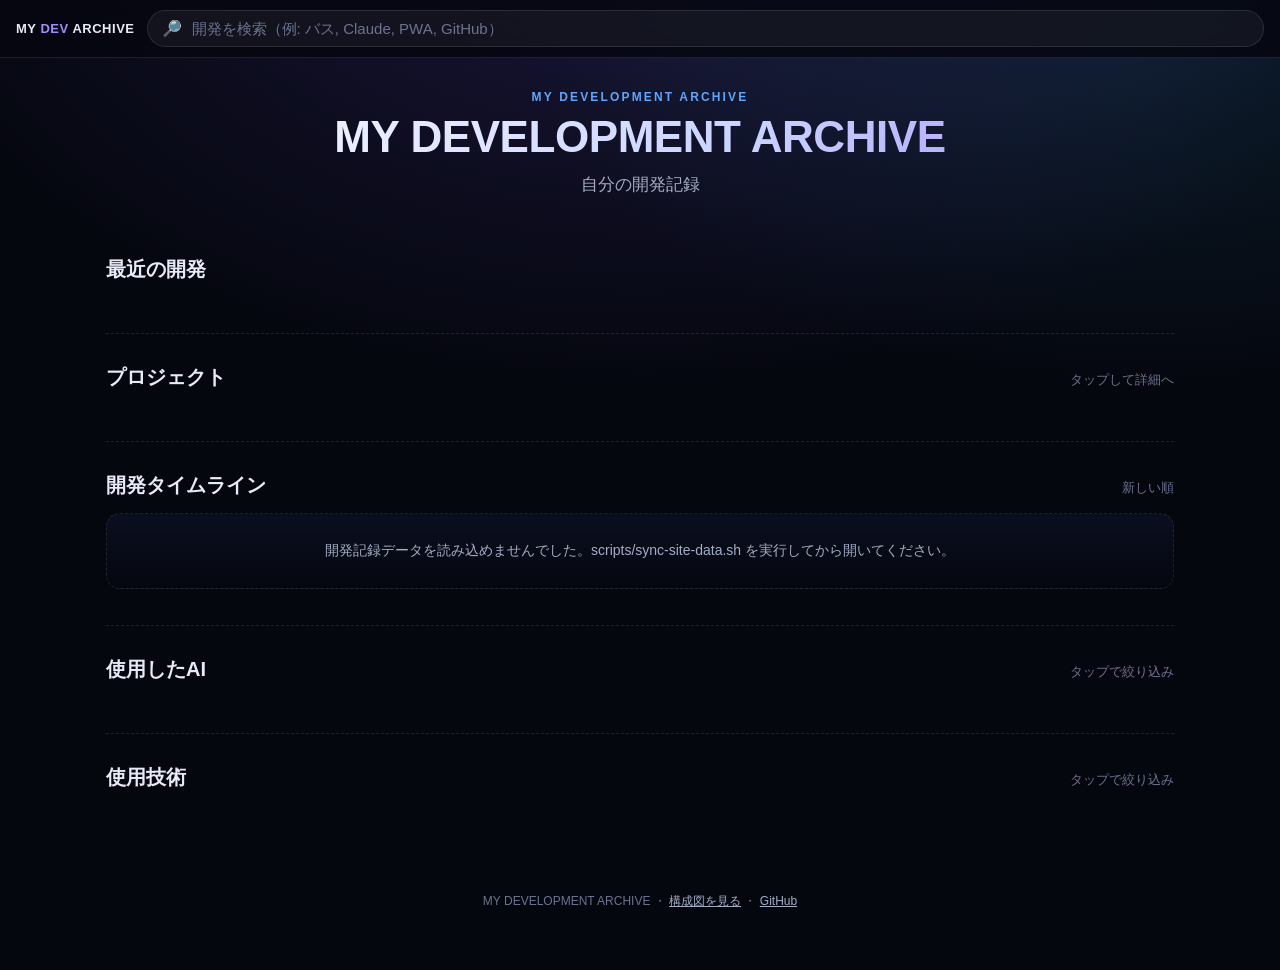
==== web/index.html @ 721bd034 "個人用開発記録アーカイブサイト「MY DEVELOPMENT ARCHIVE」を追加 これまでの開発を後からスマホで振り返れる、個人用の開発履歴データベース＋ 開発日記サイトを構築。  - web/i" ====
<!doctype html>
<html lang="ja">
<head>
<meta charset="utf-8">
<meta name="viewport" content="width=device-width,initial-scale=1,viewport-fit=cover">
<title>MY DEVELOPMENT ARCHIVE ― 自分の開発記録</title>
<meta name="description" content="Claude Code / ChatGPT / Codex / Gemini などを使って作ってきたWebサイト・アプリ・AIエージェントの開発記録アーカイブ。">
<meta name="theme-color" content="#05070f">
<link rel="stylesheet" href="assets/css/style.css">
</head>
<body>
  <header class="topbar">
    <a class="topbar-brand" href="index.html">MY <span>DEV</span> ARCHIVE</a>
    <label class="search-box">
      <span aria-hidden="true">🔎</span>
      <input id="searchInput" type="search" placeholder="開発を検索（例: バス, Claude, PWA, GitHub）" autocomplete="off">
    </label>
  </header>

  <div class="wrap">
    <section class="hero">
      <p class="hero-eyebrow">MY DEVELOPMENT ARCHIVE</p>
      <h1 class="hero-title">MY DEVELOPMENT ARCHIVE</h1>
      <p class="hero-subtitle">自分の開発記録</p>
      <div class="stats-row" id="statsRow"></div>
    </section>

    <div id="activeFilters" class="active-filters" style="margin-top:24px"></div>

    <section class="section" id="recent">
      <div class="section-head">
        <h2 class="section-title">最近の開発</h2>
      </div>
      <div class="card-grid" id="recentList"></div>
    </section>

    <hr class="section-divider">

    <section class="section" id="projects">
      <div class="section-head">
        <h2 class="section-title">プロジェクト</h2>
        <p class="section-hint">タップして詳細へ</p>
      </div>
      <div class="card-grid" id="projectList"></div>
    </section>

    <hr class="section-divider">

    <section class="section" id="timeline">
      <div class="section-head">
        <h2 class="section-title">開発タイムライン</h2>
        <p class="section-hint">新しい順</p>
      </div>
      <div id="timelineList"></div>
    </section>

    <hr class="section-divider">

    <section class="section" id="ai">
      <div class="section-head">
        <h2 class="section-title">使用したAI</h2>
        <p class="section-hint">タップで絞り込み</p>
      </div>
      <div class="chip-row" id="aiChips"></div>
    </section>

    <hr class="section-divider">

    <section class="section" id="tech">
      <div class="section-head">
        <h2 class="section-title">使用技術</h2>
        <p class="section-hint">タップで絞り込み</p>
      </div>
      <div class="chip-row" id="techChips"></div>
    </section>

    <footer class="site-footer">
      <p>MY DEVELOPMENT ARCHIVE ・ <a href="diagram.html">構成図を見る</a> ・ <a href="https://github.com/oosaka0123-sudo/ai-agent" target="_blank" rel="noopener">GitHub</a></p>
    </footer>
  </div>

  <script src="assets/js/data.js"></script>
  <script src="assets/js/render.js"></script>
  <script src="assets/js/app.js"></script>
</body>
</html>
---- web/assets/css/style.css ----
/* MY DEVELOPMENT ARCHIVE — 共通スタイル
   web/index.html, web/project.html, web/devlog.html で共通利用する。
   diagram.html と近いダークトーンの配色に揃えている。 */

:root {
  color-scheme: dark;

  --bg: #05070f;
  --bg-glow: radial-gradient(60% 50% at 50% -10%, rgba(124, 92, 255, .18), transparent),
             radial-gradient(50% 40% at 90% 0%, rgba(56, 189, 248, .12), transparent);
  --panel: linear-gradient(180deg, #0c1224, #070a14);
  --panel-soft: linear-gradient(180deg, #0a0f1f, #05070f);
  --border: rgba(255, 255, 255, .1);
  --border-strong: rgba(255, 255, 255, .18);
  --text: #e7ebf7;
  --text-dim: #a4adc4;
  --text-faint: #6b7391;

  --accent-purple: #a78bfa;
  --accent-blue: #60a5fa;
  --accent-green: #4ade80;
  --accent-orange: #fbbf24;
  --accent-pink: #f472b6;
  --accent-red: #f87171;

  --radius-lg: 20px;
  --radius-md: 14px;
  --radius-sm: 10px;
  --shadow-lg: 0 20px 60px rgba(0, 0, 0, .45);
  --shadow-sm: 0 8px 24px rgba(0, 0, 0, .35);
}

* { box-sizing: border-box; }

html, body {
  margin: 0;
  background: var(--bg);
  color: var(--text);
  font-family: -apple-system, BlinkMacSystemFont, "Segoe UI", "Hiragino Sans", "Noto Sans JP", sans-serif;
  -webkit-text-size-adjust: 100%;
}

body {
  min-height: 100vh;
  background-image: var(--bg-glow);
  background-repeat: no-repeat;
  padding-bottom: 48px;
}

a { color: inherit; }

img { max-width: 100%; }

.wrap {
  width: min(100%, 1100px);
  margin: 0 auto;
  padding: 0 16px;
}

/* ---------- 上部固定バー ---------- */

.topbar {
  position: sticky;
  top: 0;
  z-index: 20;
  display: flex;
  align-items: center;
  gap: 12px;
  padding: 10px 16px;
  background: rgba(5, 7, 15, .82);
  backdrop-filter: blur(10px);
  border-bottom: 1px solid var(--border);
}

.topbar-brand {
  flex: none;
  font-size: 13px;
  font-weight: 700;
  letter-spacing: .04em;
  text-decoration: none;
  color: var(--text);
  white-space: nowrap;
}

.topbar-brand span {
  color: var(--accent-purple);
}

.search-box {
  flex: 1;
  display: flex;
  align-items: center;
  gap: 8px;
  background: rgba(255, 255, 255, .05);
  border: 1px solid var(--border);
  border-radius: 999px;
  padding: 8px 14px;
  min-width: 0;
}

.search-box input {
  flex: 1;
  min-width: 0;
  background: none;
  border: none;
  outline: none;
  color: var(--text);
  font-size: 15px;
}

.search-box input::placeholder { color: var(--text-faint); }

/* ---------- ヒーロー ---------- */

.hero {
  padding: 32px 0 8px;
  text-align: center;
}

.hero-eyebrow {
  margin: 0 0 8px;
  font-size: 12px;
  letter-spacing: .18em;
  color: var(--accent-blue);
  font-weight: 700;
}

.hero-title {
  margin: 0;
  font-size: clamp(28px, 8vw, 44px);
  line-height: 1.15;
  font-weight: 800;
  letter-spacing: -0.01em;
  background: linear-gradient(120deg, #fff, #c9d3ff 60%, var(--accent-purple));
  -webkit-background-clip: text;
  background-clip: text;
  color: transparent;
}

.hero-subtitle {
  margin: 10px 0 0;
  font-size: 17px;
  color: var(--text-dim);
}

.stats-row {
  display: flex;
  justify-content: center;
  flex-wrap: wrap;
  gap: 10px;
  margin-top: 22px;
}

.stat-tile {
  background: var(--panel);
  border: 1px solid var(--border);
  border-radius: var(--radius-md);
  padding: 12px 18px;
  min-width: 108px;
}

.stat-tile .num {
  display: block;
  font-size: 24px;
  font-weight: 800;
  color: var(--text);
}

.stat-tile .label {
  display: block;
  margin-top: 2px;
  font-size: 12px;
  color: var(--text-dim);
}

/* ---------- セクション共通 ---------- */

.section {
  padding: 30px 0 6px;
}

.section-head {
  display: flex;
  align-items: baseline;
  justify-content: space-between;
  gap: 8px;
  margin-bottom: 14px;
}

.section-title {
  margin: 0;
  font-size: 20px;
  font-weight: 800;
}

.section-hint {
  margin: 0;
  font-size: 13px;
  color: var(--text-faint);
}

.section-divider {
  border: none;
  border-top: 1px dashed var(--border);
  margin: 30px 0 0;
}

.active-filters {
  display: flex;
  flex-wrap: wrap;
  gap: 8px;
  margin-bottom: 14px;
}

.active-filters:empty { display: none; }

.filter-pill {
  display: inline-flex;
  align-items: center;
  gap: 6px;
  background: rgba(167, 139, 250, .16);
  border: 1px solid rgba(167, 139, 250, .4);
  color: #ddd6ff;
  border-radius: 999px;
  padding: 5px 10px 5px 12px;
  font-size: 12px;
}

.filter-pill button {
  background: none;
  border: none;
  color: inherit;
  font-size: 14px;
  line-height: 1;
  cursor: pointer;
  padding: 0;
}

.empty-state {
  padding: 28px 16px;
  text-align: center;
  color: var(--text-dim);
  background: var(--panel-soft);
  border: 1px dashed var(--border);
  border-radius: var(--radius-md);
  font-size: 14px;
}

/* ---------- カードグリッド（プロジェクト・最近の開発） ---------- */

.card-grid {
  display: grid;
  grid-template-columns: repeat(auto-fill, minmax(220px, 1fr));
  gap: 12px;
}

.card {
  display: flex;
  flex-direction: column;
  gap: 8px;
  background: var(--panel);
  border: 1px solid var(--border);
  border-radius: var(--radius-lg);
  padding: 16px;
  text-decoration: none;
  color: var(--text);
  box-shadow: var(--shadow-sm);
  transition: transform .15s ease, border-color .15s ease;
}

.card:hover, .card:focus-visible {
  border-color: var(--border-strong);
  transform: translateY(-2px);
}

.card-emoji { font-size: 26px; }

.card-title {
  margin: 0;
  font-size: 16px;
  font-weight: 700;
}

.card-sub {
  margin: 0;
  font-size: 13px;
  color: var(--text-dim);
  line-height: 1.5;
  overflow: hidden;
  display: -webkit-box;
  -webkit-line-clamp: 3;
  -webkit-box-orient: vertical;
}

.card-meta {
  margin-top: auto;
  display: flex;
  flex-wrap: wrap;
  gap: 6px;
  padding-top: 6px;
}

.badge {
  display: inline-block;
  font-size: 11px;
  padding: 3px 9px;
  border-radius: 999px;
  border: 1px solid var(--border);
  color: var(--text-dim);
  white-space: nowrap;
}

.badge.status-進行中 { color: #bbf7d0; border-color: rgba(74, 222, 128, .4); background: rgba(74, 222, 128, .1); }
.badge.status-完了 { color: #bfdbfe; border-color: rgba(96, 165, 250, .4); background: rgba(96, 165, 250, .1); }
.badge.status-休止 { color: #fde68a; border-color: rgba(251, 191, 36, .4); background: rgba(251, 191, 36, .08); }
.badge.status-実験中 { color: #fbcfe8; border-color: rgba(244, 114, 182, .4); background: rgba(244, 114, 182, .08); }
.badge.status-情報未入力 { color: var(--text-faint); border-style: dashed; }

/* ---------- タイムライン ---------- */

.timeline-date-group + .timeline-date-group { margin-top: 22px; }

.timeline-date {
  margin: 0 0 10px;
  font-size: 13px;
  font-weight: 700;
  color: var(--accent-blue);
  letter-spacing: .02em;
}

.timeline-cards {
  display: flex;
  flex-direction: column;
  gap: 10px;
}

.timeline-card {
  display: block;
  background: var(--panel);
  border: 1px solid var(--border);
  border-left: 3px solid var(--accent-purple);
  border-radius: var(--radius-md);
  padding: 14px 16px;
  text-decoration: none;
  color: var(--text);
  box-shadow: var(--shadow-sm);
}

.timeline-card:hover, .timeline-card:focus-visible {
  border-left-color: var(--accent-blue);
}

.timeline-card-title {
  margin: 0 0 4px;
  font-size: 15px;
  font-weight: 700;
}

.timeline-card-desc {
  margin: 0;
  font-size: 13px;
  color: var(--text-dim);
  line-height: 1.5;
}

.timeline-card-meta {
  display: flex;
  flex-wrap: wrap;
  gap: 6px;
  margin-top: 10px;
}

/* ---------- チップ（AI・技術タグ） ---------- */

.chip-row {
  display: flex;
  flex-wrap: wrap;
  gap: 8px;
}

.chip {
  display: inline-flex;
  align-items: center;
  gap: 6px;
  background: rgba(255, 255, 255, .05);
  border: 1px solid var(--border);
  border-radius: 999px;
  padding: 7px 14px;
  font-size: 13px;
  color: var(--text-dim);
  cursor: pointer;
}

.chip .count {
  font-size: 11px;
  color: var(--text-faint);
}

.chip:hover { border-color: var(--border-strong); color: var(--text); }

.chip.is-active {
  background: rgba(167, 139, 250, .18);
  border-color: var(--accent-purple);
  color: #ede9fe;
}

/* ---------- 詳細ページ ---------- */

.detail-header {
  padding: 26px 0 4px;
}

.detail-back {
  display: inline-block;
  font-size: 13px;
  color: var(--accent-blue);
  text-decoration: none;
  margin-bottom: 14px;
}

.detail-back:hover { text-decoration: underline; }

.detail-eyebrow {
  font-size: 13px;
  color: var(--text-dim);
  margin: 0 0 6px;
}

.detail-title {
  margin: 0 0 10px;
  font-size: clamp(22px, 6vw, 30px);
  font-weight: 800;
  line-height: 1.3;
}

.detail-badges {
  display: flex;
  flex-wrap: wrap;
  gap: 8px;
  margin-bottom: 4px;
}

.detail-panel {
  background: var(--panel);
  border: 1px solid var(--border);
  border-radius: var(--radius-lg);
  padding: 18px;
  margin-top: 16px;
  box-shadow: var(--shadow-sm);
}

.detail-panel h2 {
  margin: 0 0 10px;
  font-size: 15px;
  font-weight: 700;
  color: var(--accent-purple);
}

.detail-panel p, .detail-panel li {
  font-size: 14.5px;
  line-height: 1.7;
  color: var(--text);
}

.detail-panel ul {
  margin: 0;
  padding-left: 1.2em;
}

.detail-field + .detail-field {
  margin-top: 18px;
  padding-top: 18px;
  border-top: 1px dashed var(--border);
}

.link-list {
  list-style: none;
  margin: 0;
  padding: 0;
  display: flex;
  flex-direction: column;
  gap: 8px;
}

.link-list a {
  display: block;
  font-size: 14px;
  color: var(--accent-blue);
  text-decoration: none;
  word-break: break-all;
}

.link-list a:hover { text-decoration: underline; }

.shot-grid {
  display: grid;
  grid-template-columns: repeat(auto-fill, minmax(140px, 1fr));
  gap: 10px;
}

.shot-grid img {
  width: 100%;
  height: 140px;
  object-fit: cover;
  border-radius: var(--radius-sm);
  border: 1px solid var(--border);
  cursor: zoom-in;
  display: block;
}

.related-devlog-list {
  display: flex;
  flex-direction: column;
  gap: 10px;
}

/* ---------- ライトボックス ---------- */

.lightbox-overlay {
  position: fixed;
  inset: 0;
  background: rgba(2, 3, 8, .92);
  display: flex;
  align-items: center;
  justify-content: center;
  padding: 24px;
  z-index: 100;
  opacity: 0;
  pointer-events: none;
  transition: opacity .15s ease;
}

.lightbox-overlay.is-open {
  opacity: 1;
  pointer-events: auto;
}

.lightbox-overlay img {
  max-width: 100%;
  max-height: 100%;
  border-radius: var(--radius-md);
  box-shadow: var(--shadow-lg);
}

/* ---------- フッター ---------- */

.site-footer {
  margin-top: 50px;
  padding: 20px 16px 0;
  text-align: center;
  font-size: 12px;
  color: var(--text-faint);
}

.site-footer a { color: var(--text-dim); text-decoration: underline; }

@media (min-width: 720px) {
  .stat-tile { min-width: 130px; }
}
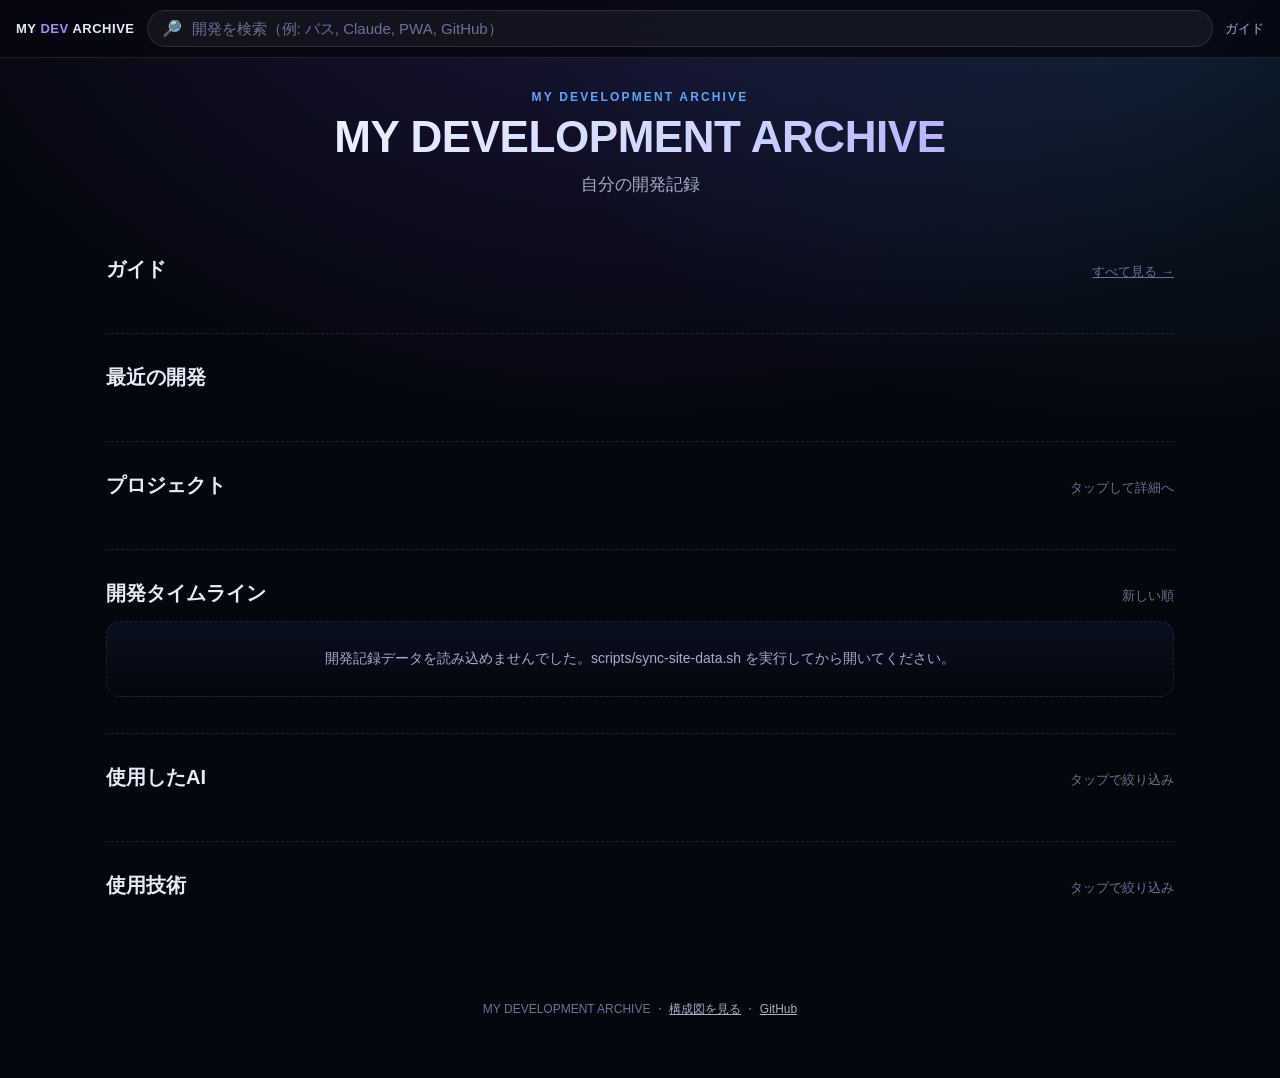
==== commit 44c87648: "複数AI比較ガイド機能を追加（スマホだけでホームページを作る、が第1テーマ） 「3つのAIに同じサイトを別々に作らせる」のではなく、共通のサイトUI・データ構造の 上で、同じテーマについてClaude" ====
--- a/web/index.html
+++ b/web/index.html
@@ -15,6 +15,9 @@
       <span aria-hidden="true">🔎</span>
       <input id="searchInput" type="search" placeholder="開発を検索（例: バス, Claude, PWA, GitHub）" autocomplete="off">
     </label>
+    <nav class="topbar-nav">
+      <a href="guides/index.html">ガイド</a>
+    </nav>
   </header>
 
   <div class="wrap">
@@ -24,6 +27,16 @@
       <p class="hero-subtitle">自分の開発記録</p>
       <div class="stats-row" id="statsRow"></div>
     </section>
+
+    <section class="section" id="guides">
+      <div class="section-head">
+        <h2 class="section-title">ガイド</h2>
+        <p class="section-hint"><a href="guides/index.html">すべて見る →</a></p>
+      </div>
+      <div class="theme-card-list" id="guidesPreview"></div>
+    </section>
+
+    <hr class="section-divider">
 
     <div id="activeFilters" class="active-filters" style="margin-top:24px"></div>
 
@@ -81,6 +94,7 @@
 
   <script src="assets/js/data.js"></script>
   <script src="assets/js/render.js"></script>
+  <script src="assets/js/guides-data.js"></script>
   <script src="assets/js/app.js"></script>
 </body>
 </html>
--- a/web/assets/css/style.css
+++ b/web/assets/css/style.css
@@ -557,3 +557,141 @@
 @media (min-width: 720px) {
   .stat-tile { min-width: 130px; }
 }
+
+/* ---------- ガイド（複数AI比較） ---------- */
+
+.topbar-nav {
+  display: flex;
+  gap: 10px;
+  margin-left: auto;
+  font-size: 13px;
+}
+
+.topbar-nav a {
+  text-decoration: none;
+  color: var(--text-dim);
+  white-space: nowrap;
+}
+
+.topbar-nav a:hover, .topbar-nav a:focus-visible {
+  color: var(--text);
+}
+
+.theme-card-list {
+  display: grid;
+  grid-template-columns: repeat(auto-fill, minmax(240px, 1fr));
+  gap: 14px;
+}
+
+.theme-card {
+  display: flex;
+  flex-direction: column;
+  gap: 10px;
+  text-decoration: none;
+  color: var(--text);
+  background: linear-gradient(160deg, rgba(167, 139, 250, .16), rgba(96, 165, 250, .06) 60%, transparent), var(--panel);
+  border: 1px solid var(--border);
+  border-radius: var(--radius-lg);
+  padding: 22px 20px;
+  box-shadow: var(--shadow-lg);
+  transition: transform .15s ease, border-color .15s ease;
+}
+
+.theme-card:hover, .theme-card:focus-visible {
+  border-color: var(--accent-purple);
+  transform: translateY(-2px);
+}
+
+.theme-card-emoji { font-size: 34px; }
+
+.theme-card-title {
+  margin: 0;
+  font-size: 19px;
+  font-weight: 800;
+}
+
+.theme-card-desc {
+  margin: 0;
+  font-size: 13.5px;
+  line-height: 1.6;
+  color: var(--text-dim);
+}
+
+.ai-choice-grid {
+  display: grid;
+  grid-template-columns: repeat(auto-fill, minmax(200px, 1fr));
+  gap: 12px;
+}
+
+.ai-choice-card {
+  display: flex;
+  flex-direction: column;
+  align-items: center;
+  gap: 8px;
+  text-align: center;
+  text-decoration: none;
+  color: var(--text);
+  background: var(--panel);
+  border: 1px solid var(--border);
+  border-radius: var(--radius-lg);
+  padding: 26px 16px;
+  box-shadow: var(--shadow-sm);
+  transition: transform .15s ease, border-color .15s ease;
+}
+
+.ai-choice-card:hover, .ai-choice-card:focus-visible {
+  border-color: var(--accent-blue);
+  transform: translateY(-2px);
+}
+
+.ai-choice-emoji { font-size: 30px; }
+
+.ai-choice-label {
+  margin: 0;
+  font-size: 15px;
+  font-weight: 700;
+}
+
+.badge.guide-status-not-started { color: var(--text-faint); border-style: dashed; }
+.badge.guide-status-in-progress { color: #fde68a; border-color: rgba(251, 191, 36, .4); background: rgba(251, 191, 36, .08); }
+.badge.guide-status-published { color: #bbf7d0; border-color: rgba(74, 222, 128, .4); background: rgba(74, 222, 128, .1); }
+
+.markdown-body h2 {
+  font-size: 16px;
+  font-weight: 800;
+  color: var(--text);
+  margin: 22px 0 8px;
+}
+
+.markdown-body h2:first-child { margin-top: 0; }
+
+.markdown-body h3 {
+  font-size: 14.5px;
+  font-weight: 700;
+  color: var(--accent-blue);
+  margin: 16px 0 6px;
+}
+
+.markdown-body p {
+  margin: 0 0 10px;
+  font-size: 14.5px;
+  line-height: 1.75;
+  color: var(--text);
+}
+
+.markdown-body ul {
+  margin: 0 0 10px;
+  padding-left: 1.3em;
+}
+
+.markdown-body li {
+  font-size: 14.5px;
+  line-height: 1.7;
+}
+
+.markdown-body code {
+  background: rgba(255, 255, 255, .08);
+  border-radius: 4px;
+  padding: 1px 6px;
+  font-size: 13px;
+}
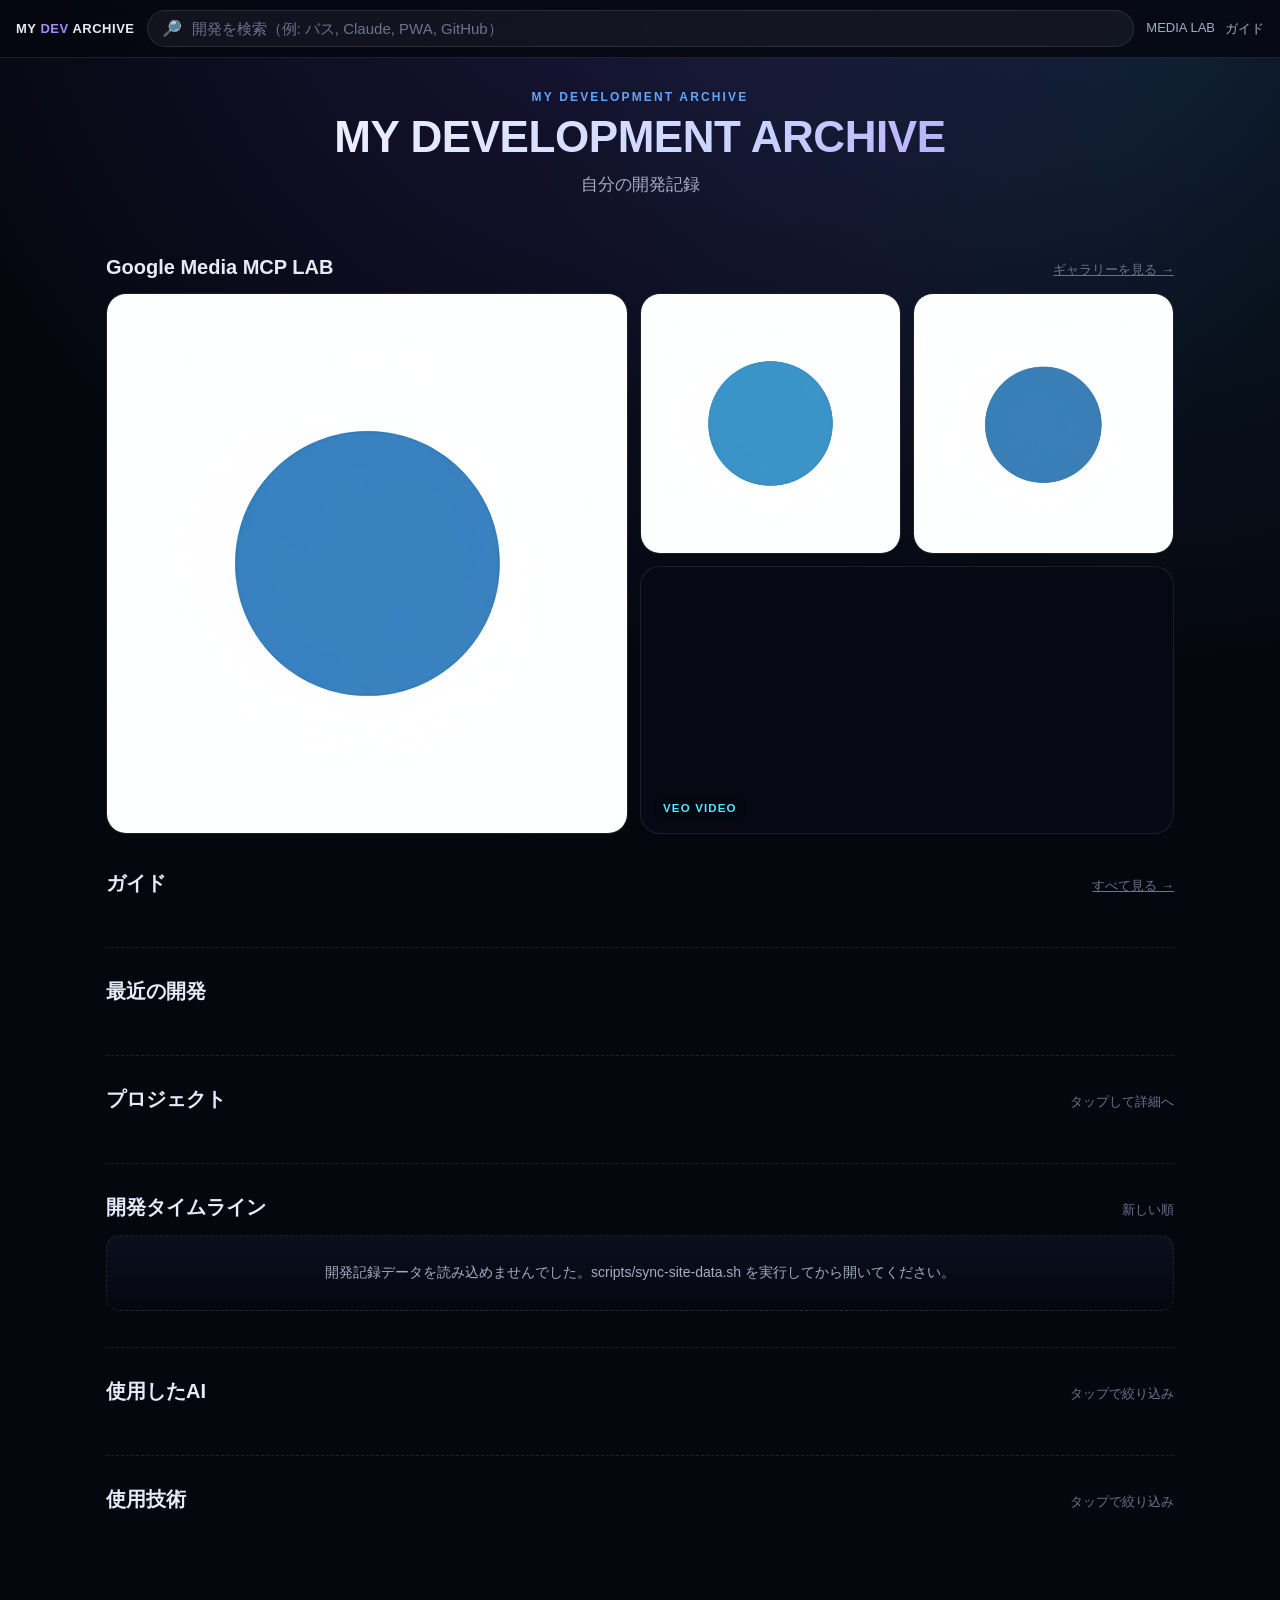
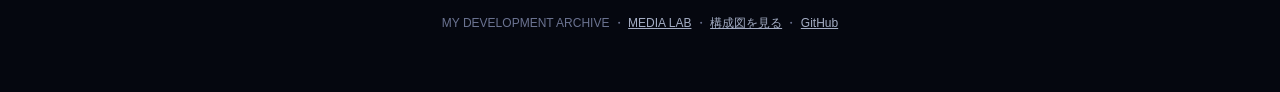
==== commit 22a793de: "feat: feature media lab on archive home" ====
--- a/web/index.html
+++ b/web/index.html
@@ -7,15 +7,19 @@
 <meta name="description" content="Claude Code / ChatGPT / Codex / Gemini などを使って作ってきたWebサイト・アプリ・AIエージェントの開発記録アーカイブ。">
 <meta name="theme-color" content="#05070f">
 <link rel="stylesheet" href="assets/css/style.css">
+<style>
+.media-preview-grid{display:grid;grid-template-columns:2fr 1fr 1fr;gap:12px}.media-preview-card{position:relative;display:block;overflow:hidden;min-height:180px;border-radius:20px;border:1px solid rgba(255,255,255,.09);background:#060914}.media-preview-card img,.media-preview-card video{width:100%;height:100%;object-fit:cover;display:block}.media-preview-wide{grid-row:span 2;min-height:372px}.media-preview-video{grid-column:span 2}.media-preview-video span{position:absolute;left:12px;bottom:12px;padding:7px 10px;border-radius:999px;background:rgba(3,7,16,.72);backdrop-filter:blur(10px);font-size:.72rem;font-weight:800;letter-spacing:.1em;color:#55e6ff}@media(max-width:760px){.media-preview-grid{grid-template-columns:1fr 1fr}.media-preview-wide{grid-column:1/-1;grid-row:auto;min-height:260px}.media-preview-video{grid-column:1/-1;min-height:220px}}
+</style>
 </head>
 <body>
   <header class="topbar">
     <a class="topbar-brand" href="index.html">MY <span>DEV</span> ARCHIVE</a>
     <label class="search-box">
       <span aria-hidden="true">🔎</span>
-      <input id="searchInput" type="search" placeholder="開発を検索（例: バス, Claude, PWA, GitHub）" autocomplete="off">
+      <input id="searchInput" type="search" placeholder="開発を検索（例: バス, Claude, PWA, GitHub）" aria-label="開発を検索" autocomplete="off">
     </label>
     <nav class="topbar-nav">
+      <a href="media-lab.html">MEDIA LAB</a>
       <a href="guides/index.html">ガイド</a>
     </nav>
   </header>
@@ -26,6 +30,19 @@
       <h1 class="hero-title">MY DEVELOPMENT ARCHIVE</h1>
       <p class="hero-subtitle">自分の開発記録</p>
       <div class="stats-row" id="statsRow"></div>
+    </section>
+
+    <section class="section" id="media-lab">
+      <div class="section-head">
+        <h2 class="section-title">Google Media MCP LAB</h2>
+        <p class="section-hint"><a href="media-lab.html">ギャラリーを見る →</a></p>
+      </div>
+      <div class="media-preview-grid">
+        <a class="media-preview-card media-preview-wide" href="media-lab.html"><img src="assets/google-media-acceptance/image-01.png" alt="Google Media MCP generated image"></a>
+        <a class="media-preview-card" href="media-lab.html"><img src="assets/google-media-acceptance/image-02.png" alt="Google Media MCP generated image"></a>
+        <a class="media-preview-card" href="media-lab.html"><img src="assets/google-media-acceptance/image-03.png" alt="Google Media MCP generated image"></a>
+        <a class="media-preview-card media-preview-video" href="media-lab.html"><video src="assets/google-media-acceptance/video-04.mp4" muted autoplay loop playsinline preload="metadata"></video><span>VEO VIDEO</span></a>
+      </div>
     </section>
 
     <section class="section" id="guides">
@@ -88,7 +105,7 @@
     </section>
 
     <footer class="site-footer">
-      <p>MY DEVELOPMENT ARCHIVE ・ <a href="diagram.html">構成図を見る</a> ・ <a href="https://github.com/oosaka0123-sudo/ai-agent" target="_blank" rel="noopener">GitHub</a></p>
+      <p>MY DEVELOPMENT ARCHIVE ・ <a href="media-lab.html">MEDIA LAB</a> ・ <a href="diagram.html">構成図を見る</a> ・ <a href="https://github.com/oosaka0123-sudo/ai-agent" target="_blank" rel="noopener">GitHub</a></p>
     </footer>
   </div>
 
--- a/web/assets/css/style.css
+++ b/web/assets/css/style.css
@@ -250,7 +250,7 @@
 
 .card-grid {
   display: grid;
-  grid-template-columns: repeat(auto-fill, minmax(220px, 1fr));
+  grid-template-columns: repeat(auto-fit, minmax(220px, 1fr));
   gap: 12px;
 }
 
@@ -494,7 +494,7 @@
 
 .shot-grid {
   display: grid;
-  grid-template-columns: repeat(auto-fill, minmax(140px, 1fr));
+  grid-template-columns: repeat(auto-fit, minmax(140px, 1fr));
   gap: 10px;
 }
 
@@ -579,7 +579,7 @@
 
 .theme-card-list {
   display: grid;
-  grid-template-columns: repeat(auto-fill, minmax(240px, 1fr));
+  grid-template-columns: repeat(auto-fit, minmax(240px, 1fr));
   gap: 14px;
 }
 
@@ -619,7 +619,7 @@
 
 .ai-choice-grid {
   display: grid;
-  grid-template-columns: repeat(auto-fill, minmax(200px, 1fr));
+  grid-template-columns: repeat(auto-fit, minmax(200px, 1fr));
   gap: 12px;
 }
 
@@ -654,7 +654,7 @@
 
 .badge.guide-status-not-started { color: var(--text-faint); border-style: dashed; }
 .badge.guide-status-in-progress { color: #fde68a; border-color: rgba(251, 191, 36, .4); background: rgba(251, 191, 36, .08); }
-.badge.guide-status-published { color: #bbf7d0; border-color: rgba(74, 222, 128, .4); background: rgba(74, 222, 128, .1); }
+.badge.guide-status-published, .badge.guide-status-completed { color: #bbf7d0; border-color: rgba(74, 222, 128, .4); background: rgba(74, 222, 128, .1); }
 
 .markdown-body h2 {
   font-size: 16px;
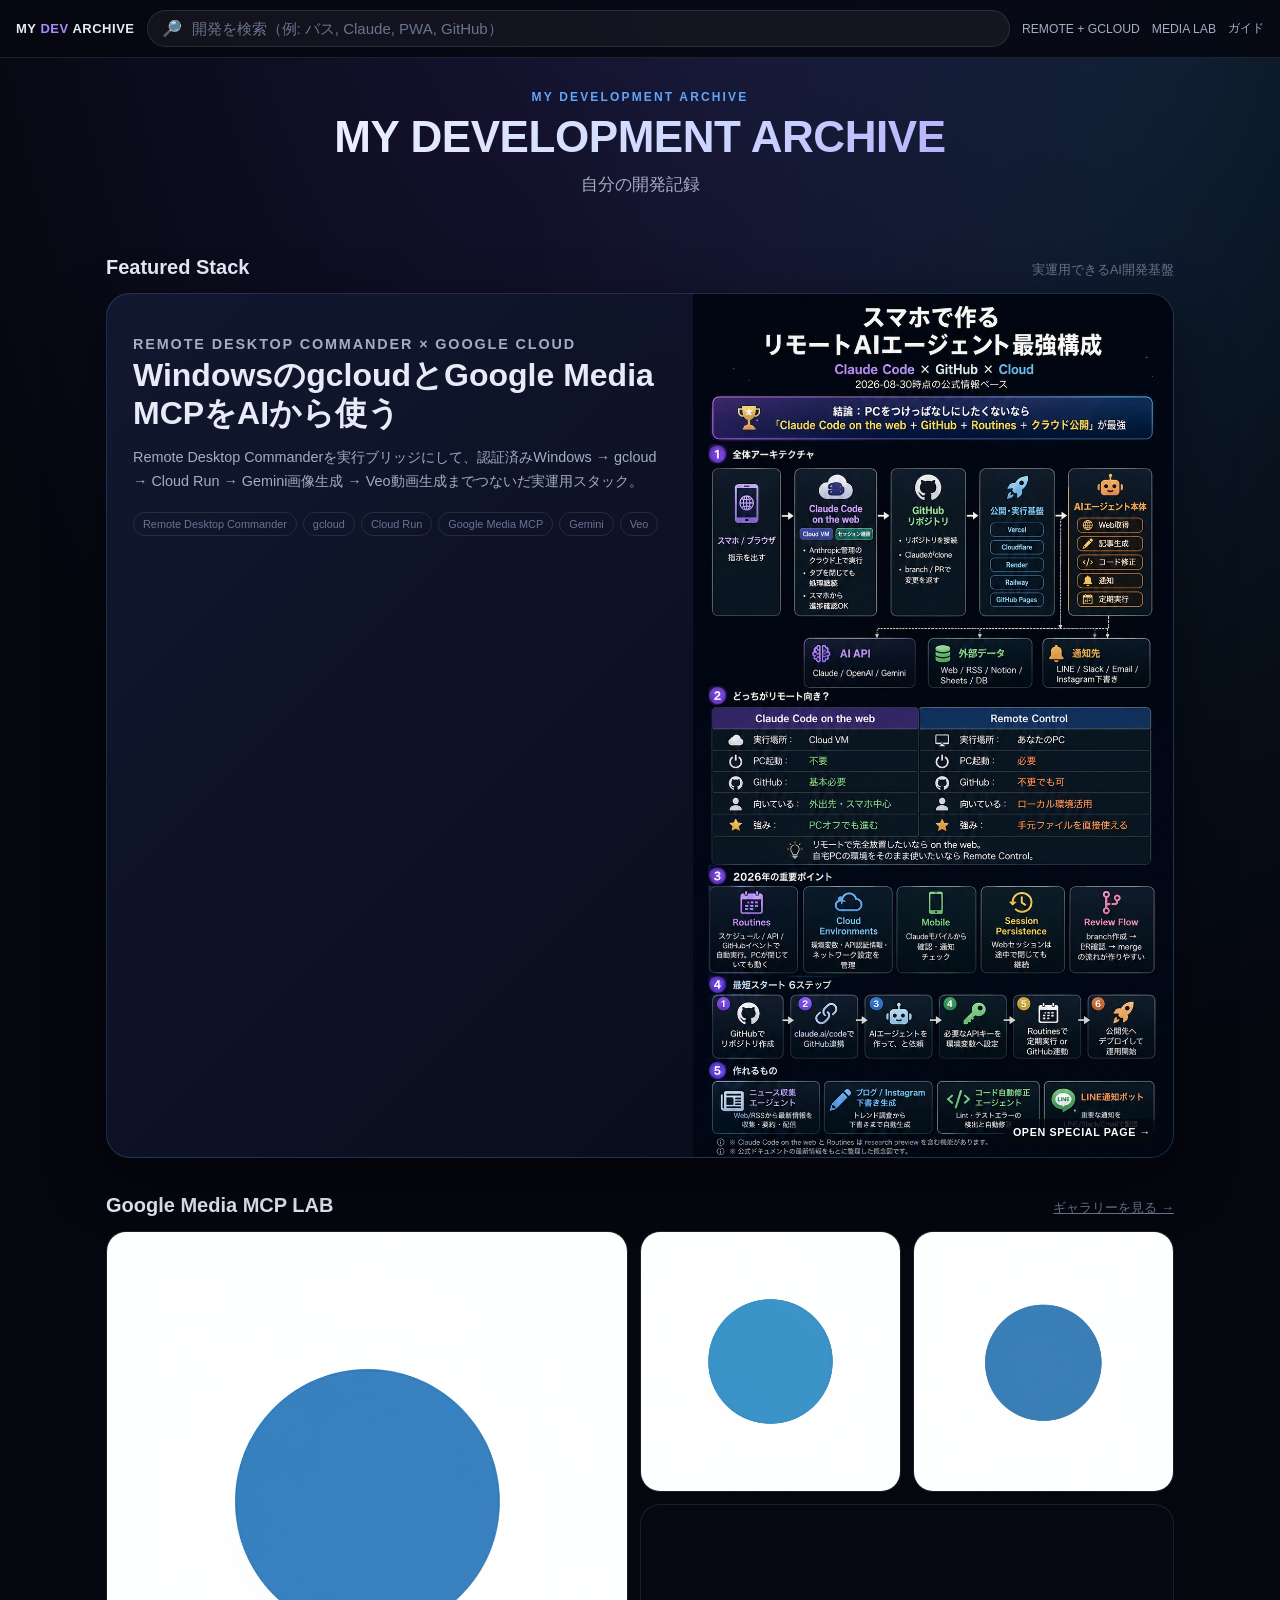
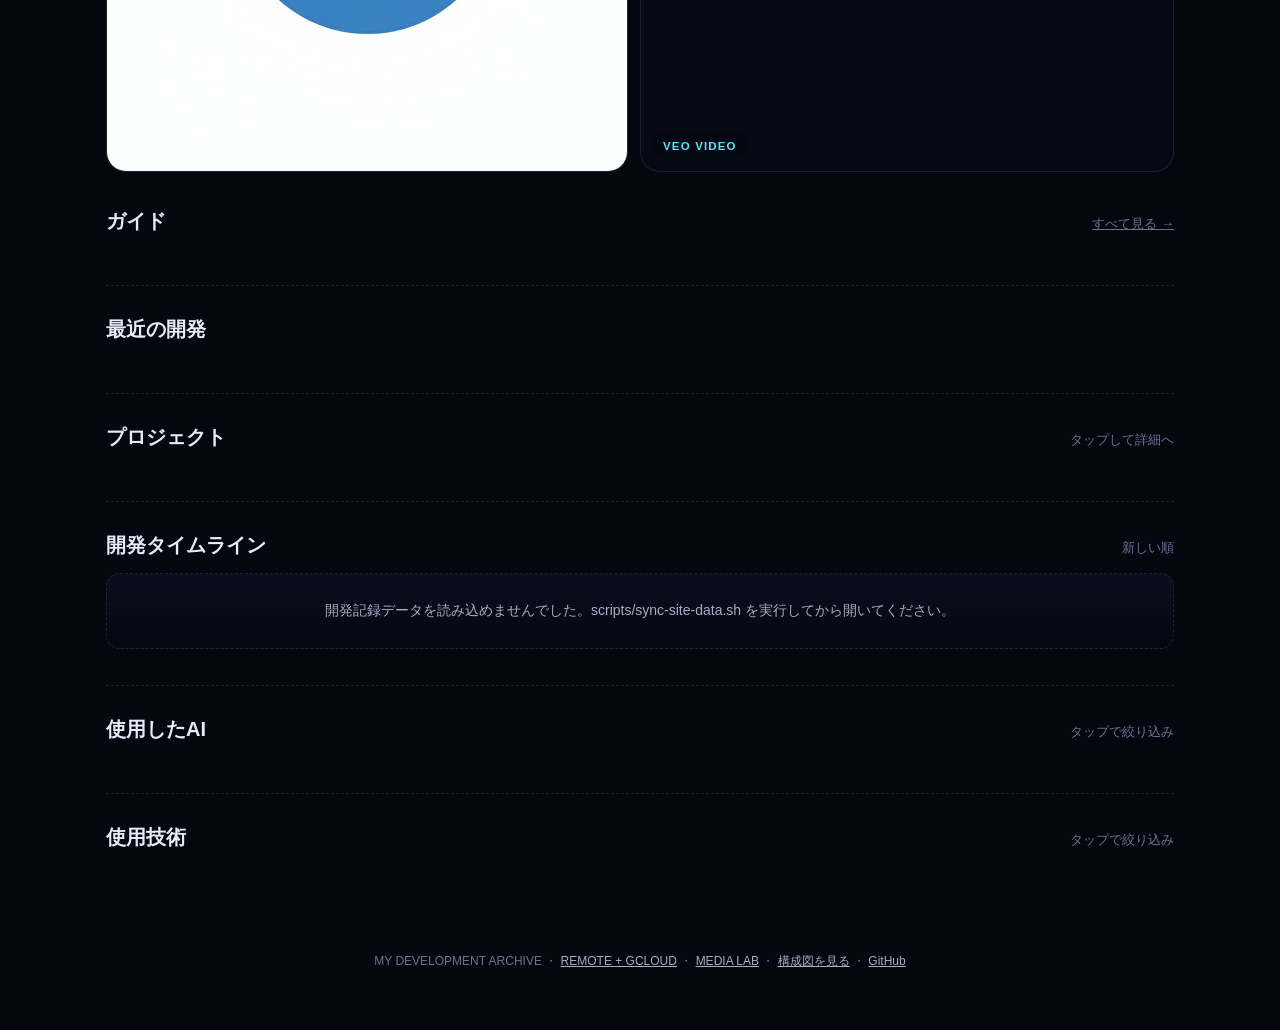
==== commit dba8f5be: "feat: surface remote gcloud stack on homepage" ====
--- a/web/index.html
+++ b/web/index.html
@@ -8,7 +8,7 @@
 <meta name="theme-color" content="#05070f">
 <link rel="stylesheet" href="assets/css/style.css">
 <style>
-.media-preview-grid{display:grid;grid-template-columns:2fr 1fr 1fr;gap:12px}.media-preview-card{position:relative;display:block;overflow:hidden;min-height:180px;border-radius:20px;border:1px solid rgba(255,255,255,.09);background:#060914}.media-preview-card img,.media-preview-card video{width:100%;height:100%;object-fit:cover;display:block}.media-preview-wide{grid-row:span 2;min-height:372px}.media-preview-video{grid-column:span 2}.media-preview-video span{position:absolute;left:12px;bottom:12px;padding:7px 10px;border-radius:999px;background:rgba(3,7,16,.72);backdrop-filter:blur(10px);font-size:.72rem;font-weight:800;letter-spacing:.1em;color:#55e6ff}@media(max-width:760px){.media-preview-grid{grid-template-columns:1fr 1fr}.media-preview-wide{grid-column:1/-1;grid-row:auto;min-height:260px}.media-preview-video{grid-column:1/-1;min-height:220px}}
+.media-preview-grid{display:grid;grid-template-columns:2fr 1fr 1fr;gap:12px}.media-preview-card{position:relative;display:block;overflow:hidden;min-height:180px;border-radius:20px;border:1px solid rgba(255,255,255,.09);background:#060914}.media-preview-card img,.media-preview-card video{width:100%;height:100%;object-fit:cover;display:block}.media-preview-wide{grid-row:span 2;min-height:372px}.media-preview-video{grid-column:span 2}.media-preview-video span{position:absolute;left:12px;bottom:12px;padding:7px 10px;border-radius:999px;background:rgba(3,7,16,.72);backdrop-filter:blur(10px);font-size:.72rem;font-weight:800;letter-spacing:.1em;color:#55e6ff}.stack-feature{position:relative;display:grid;grid-template-columns:1.1fr .9fr;gap:0;overflow:hidden;border:1px solid rgba(96,165,250,.22);border-radius:24px;background:linear-gradient(135deg,rgba(17,24,48,.98),rgba(8,10,23,.98));box-shadow:var(--shadow-lg);text-decoration:none}.stack-feature-copy{padding:26px}.stack-feature-kicker{margin:0 0 8px;color:#55e6ff;font-size:.7rem;font-weight:800;letter-spacing:.13em}.stack-feature h3{margin:0;font-size:clamp(1.35rem,3vw,2rem);line-height:1.2}.stack-feature p{margin:12px 0 0;color:var(--text-dim);font-size:.9rem;line-height:1.7}.stack-feature-tags{display:flex;flex-wrap:wrap;gap:6px;margin-top:18px}.stack-feature-tags span{padding:5px 9px;border:1px solid var(--border);border-radius:999px;color:var(--text-faint);font-size:.68rem}.stack-feature-media{position:relative;min-height:260px}.stack-feature-media img{display:block;width:100%;height:100%;object-fit:cover}.stack-feature-media:after{content:"OPEN SPECIAL PAGE →";position:absolute;right:12px;bottom:12px;padding:7px 10px;border-radius:999px;background:rgba(3,7,16,.78);font-size:.67rem;font-weight:800;letter-spacing:.06em;color:#fff}.topbar-nav{display:flex;gap:12px;align-items:center}.topbar-nav a{font-size:.76rem;color:var(--text-dim);text-decoration:none;white-space:nowrap}@media(max-width:760px){.media-preview-grid{grid-template-columns:1fr 1fr}.media-preview-wide{grid-column:1/-1;grid-row:auto;min-height:260px}.media-preview-video{grid-column:1/-1;min-height:220px}.stack-feature{grid-template-columns:1fr}.stack-feature-media{min-height:220px}.topbar{flex-wrap:wrap}.topbar-nav{width:100%;overflow:auto;padding-bottom:2px}}
 </style>
 </head>
 <body>
@@ -19,6 +19,7 @@
       <input id="searchInput" type="search" placeholder="開発を検索（例: バス, Claude, PWA, GitHub）" aria-label="開発を検索" autocomplete="off">
     </label>
     <nav class="topbar-nav">
+      <a href="remote-gcloud.html">REMOTE + GCLOUD</a>
       <a href="media-lab.html">MEDIA LAB</a>
       <a href="guides/index.html">ガイド</a>
     </nav>
@@ -30,6 +31,22 @@
       <h1 class="hero-title">MY DEVELOPMENT ARCHIVE</h1>
       <p class="hero-subtitle">自分の開発記録</p>
       <div class="stats-row" id="statsRow"></div>
+    </section>
+
+    <section class="section" id="remote-stack">
+      <div class="section-head">
+        <h2 class="section-title">Featured Stack</h2>
+        <p class="section-hint">実運用できるAI開発基盤</p>
+      </div>
+      <a class="stack-feature" href="remote-gcloud.html">
+        <div class="stack-feature-copy">
+          <p class="stack-feature-kicker">REMOTE DESKTOP COMMANDER × GOOGLE CLOUD</p>
+          <h3>WindowsのgcloudとGoogle Media MCPをAIから使う</h3>
+          <p>Remote Desktop Commanderを実行ブリッジにして、認証済みWindows → gcloud → Cloud Run → Gemini画像生成 → Veo動画生成までつないだ実運用スタック。</p>
+          <div class="stack-feature-tags"><span>Remote Desktop Commander</span><span>gcloud</span><span>Cloud Run</span><span>Google Media MCP</span><span>Gemini</span><span>Veo</span></div>
+        </div>
+        <div class="stack-feature-media"><img src="assets/remote-ai-agent-diagram.webp" alt="Remote Desktop CommanderとGoogle Cloudを含むAI開発構成" loading="lazy"></div>
+      </a>
     </section>
 
     <section class="section" id="media-lab">
@@ -105,7 +122,7 @@
     </section>
 
     <footer class="site-footer">
-      <p>MY DEVELOPMENT ARCHIVE ・ <a href="media-lab.html">MEDIA LAB</a> ・ <a href="diagram.html">構成図を見る</a> ・ <a href="https://github.com/oosaka0123-sudo/ai-agent" target="_blank" rel="noopener">GitHub</a></p>
+      <p>MY DEVELOPMENT ARCHIVE ・ <a href="remote-gcloud.html">REMOTE + GCLOUD</a> ・ <a href="media-lab.html">MEDIA LAB</a> ・ <a href="diagram.html">構成図を見る</a> ・ <a href="https://github.com/oosaka0123-sudo/ai-agent" target="_blank" rel="noopener">GitHub</a></p>
     </footer>
   </div>
 
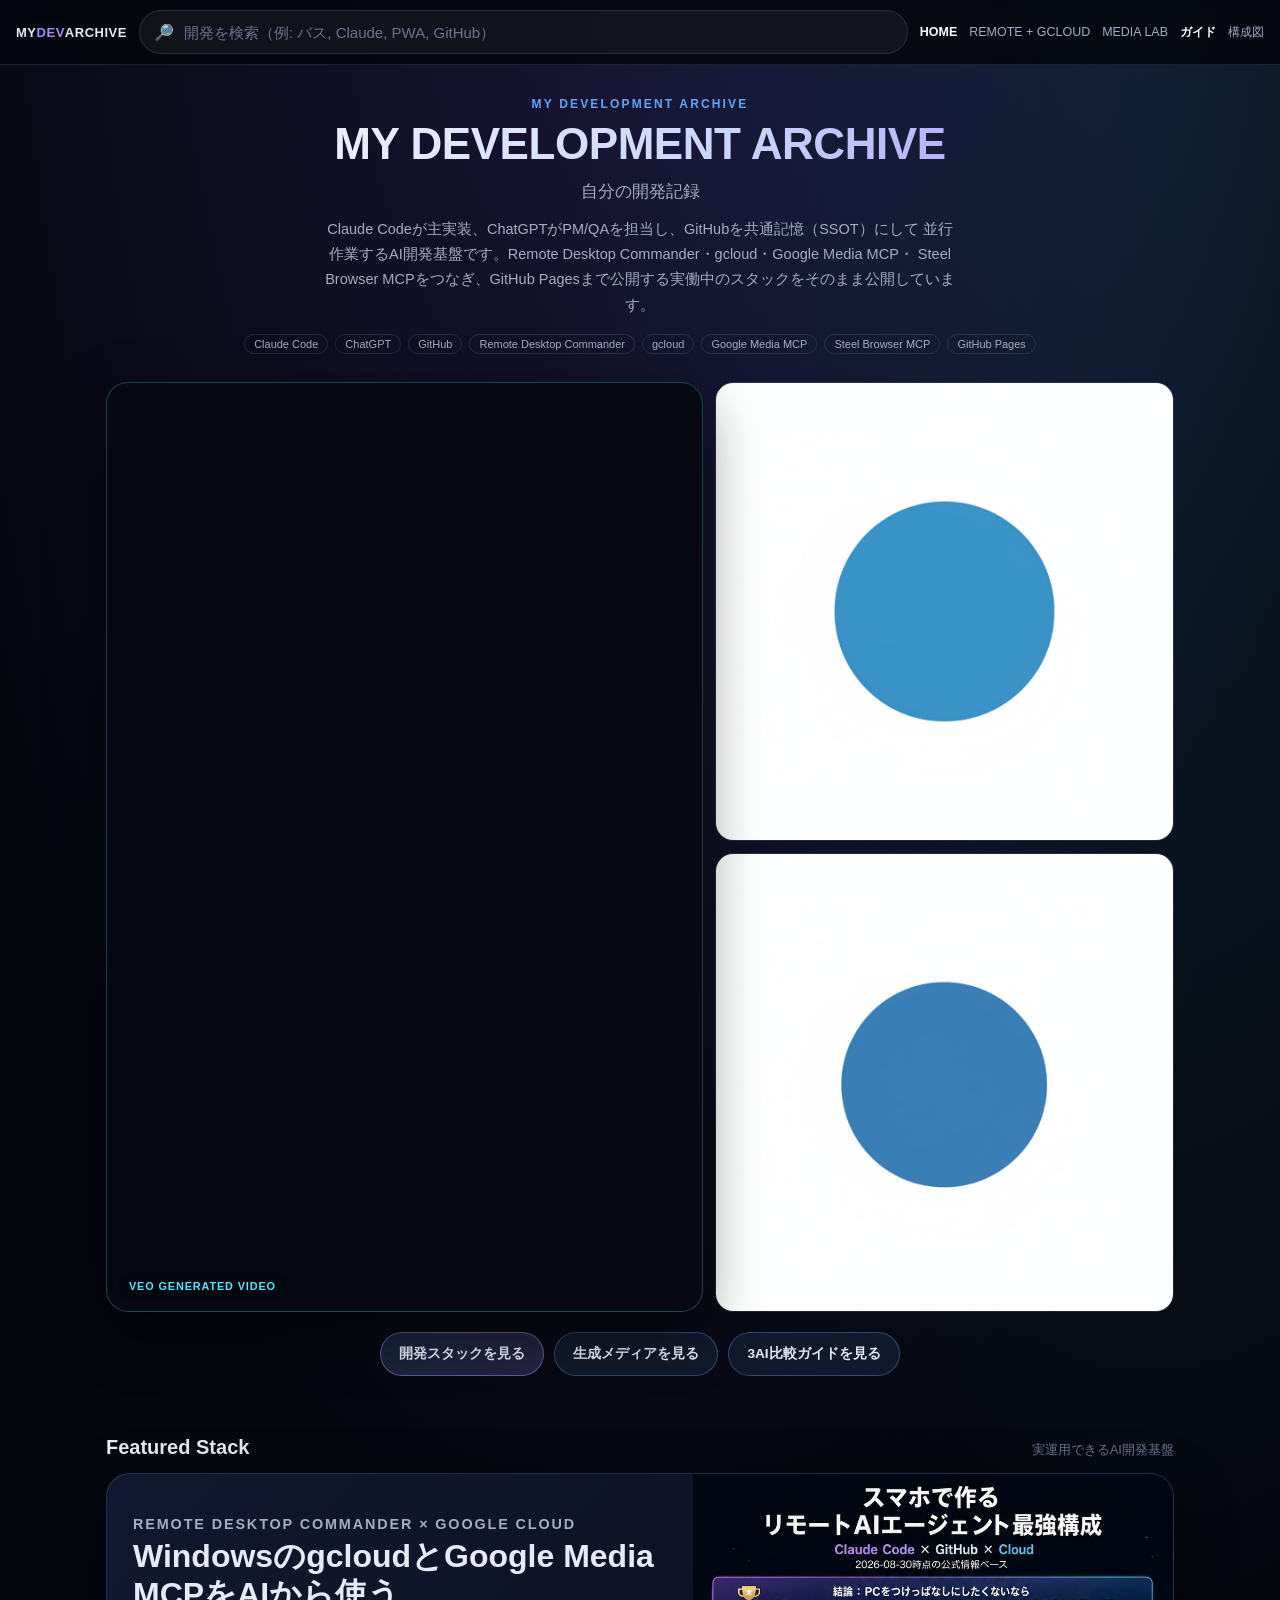
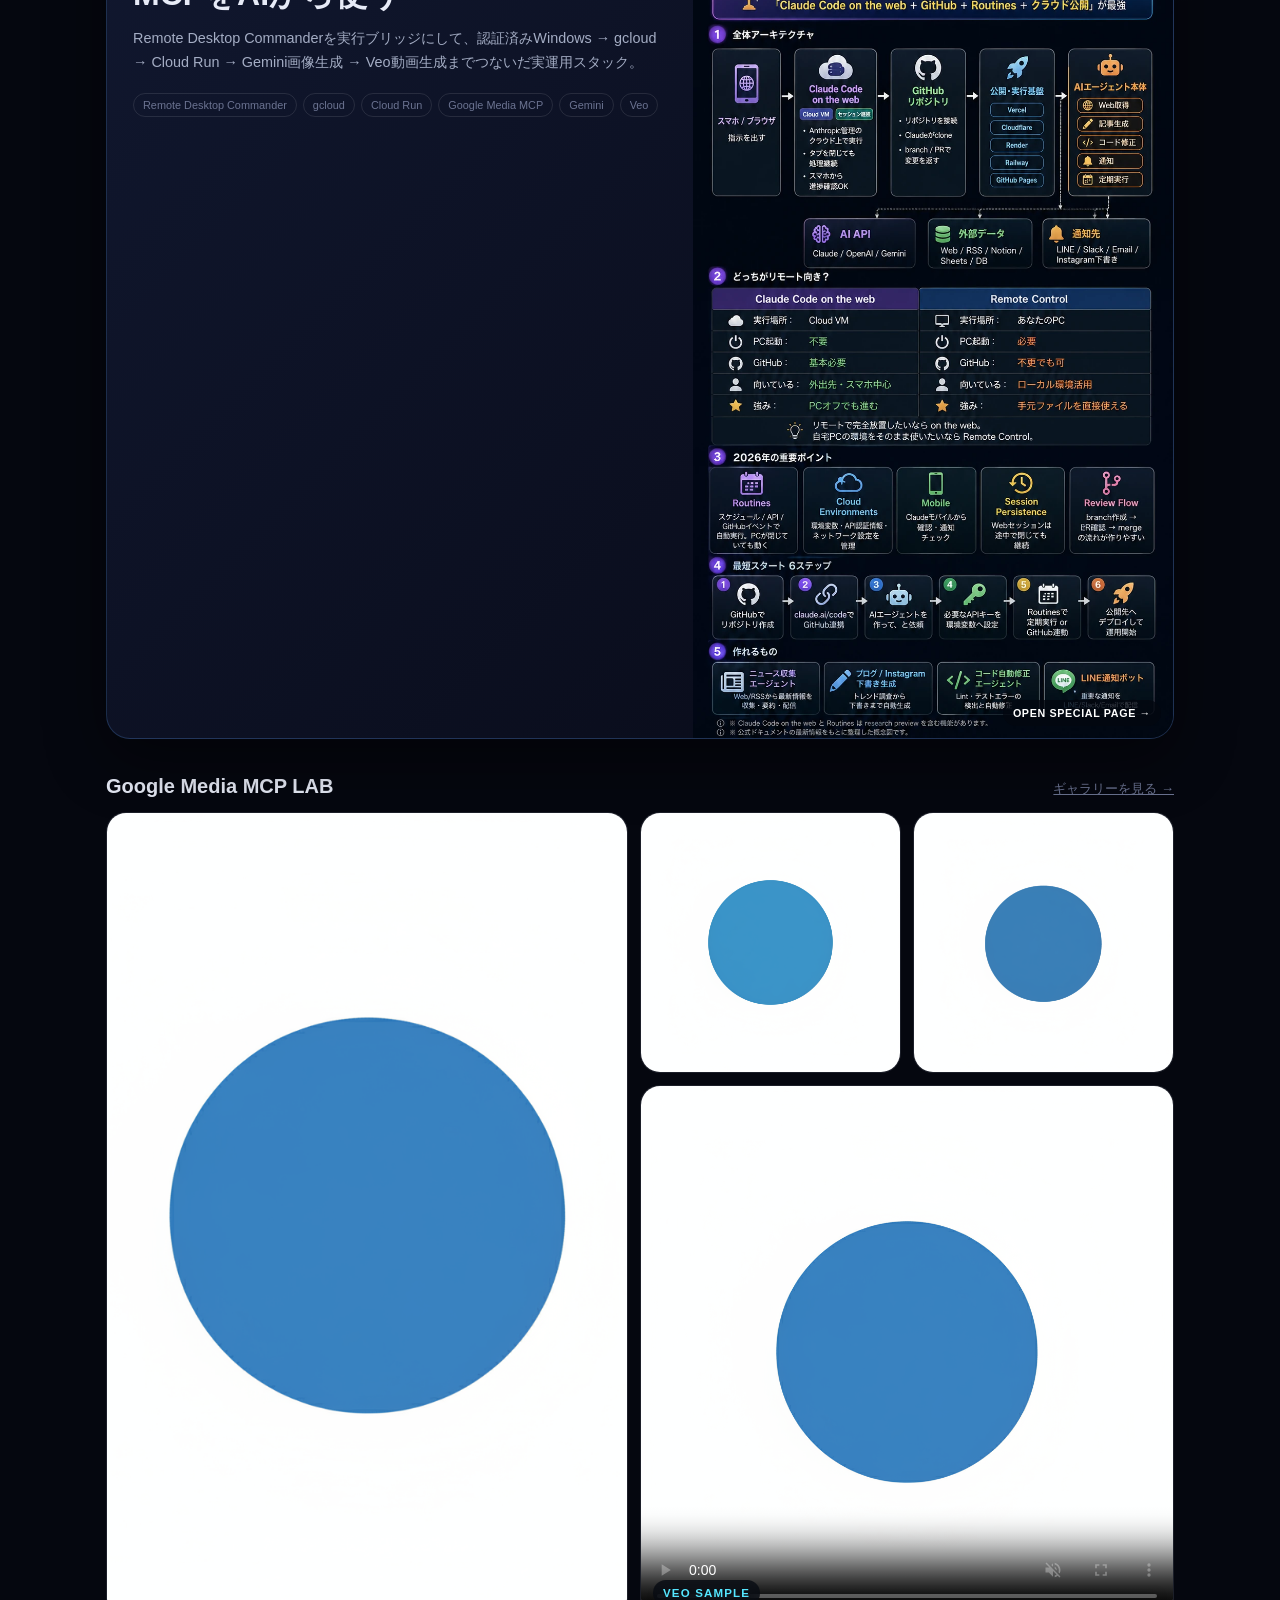
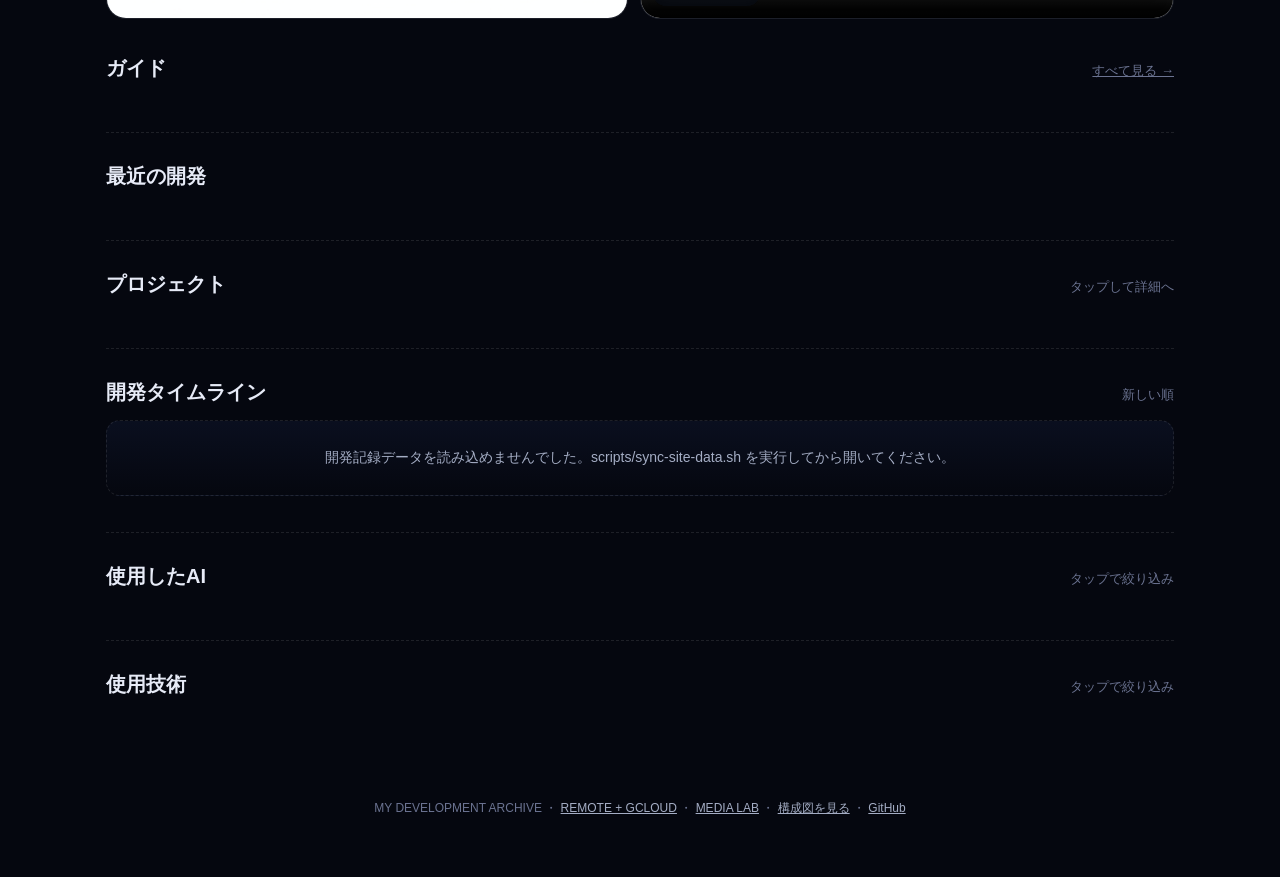
==== commit 82f55fb6: "feat: finish site polish and complete Claude Code guide, fix guide status sync - Ship the in-progres" ====
--- a/web/index.html
+++ b/web/index.html
@@ -7,9 +7,6 @@
 <meta name="description" content="Claude Code / ChatGPT / Codex / Gemini などを使って作ってきたWebサイト・アプリ・AIエージェントの開発記録アーカイブ。">
 <meta name="theme-color" content="#05070f">
 <link rel="stylesheet" href="assets/css/style.css">
-<style>
-.media-preview-grid{display:grid;grid-template-columns:2fr 1fr 1fr;gap:12px}.media-preview-card{position:relative;display:block;overflow:hidden;min-height:180px;border-radius:20px;border:1px solid rgba(255,255,255,.09);background:#060914}.media-preview-card img,.media-preview-card video{width:100%;height:100%;object-fit:cover;display:block}.media-preview-wide{grid-row:span 2;min-height:372px}.media-preview-video{grid-column:span 2}.media-preview-video span{position:absolute;left:12px;bottom:12px;padding:7px 10px;border-radius:999px;background:rgba(3,7,16,.72);backdrop-filter:blur(10px);font-size:.72rem;font-weight:800;letter-spacing:.1em;color:#55e6ff}.stack-feature{position:relative;display:grid;grid-template-columns:1.1fr .9fr;gap:0;overflow:hidden;border:1px solid rgba(96,165,250,.22);border-radius:24px;background:linear-gradient(135deg,rgba(17,24,48,.98),rgba(8,10,23,.98));box-shadow:var(--shadow-lg);text-decoration:none}.stack-feature-copy{padding:26px}.stack-feature-kicker{margin:0 0 8px;color:#55e6ff;font-size:.7rem;font-weight:800;letter-spacing:.13em}.stack-feature h3{margin:0;font-size:clamp(1.35rem,3vw,2rem);line-height:1.2}.stack-feature p{margin:12px 0 0;color:var(--text-dim);font-size:.9rem;line-height:1.7}.stack-feature-tags{display:flex;flex-wrap:wrap;gap:6px;margin-top:18px}.stack-feature-tags span{padding:5px 9px;border:1px solid var(--border);border-radius:999px;color:var(--text-faint);font-size:.68rem}.stack-feature-media{position:relative;min-height:260px}.stack-feature-media img{display:block;width:100%;height:100%;object-fit:cover}.stack-feature-media:after{content:"OPEN SPECIAL PAGE →";position:absolute;right:12px;bottom:12px;padding:7px 10px;border-radius:999px;background:rgba(3,7,16,.78);font-size:.67rem;font-weight:800;letter-spacing:.06em;color:#fff}.topbar-nav{display:flex;gap:12px;align-items:center}.topbar-nav a{font-size:.76rem;color:var(--text-dim);text-decoration:none;white-space:nowrap}@media(max-width:760px){.media-preview-grid{grid-template-columns:1fr 1fr}.media-preview-wide{grid-column:1/-1;grid-row:auto;min-height:260px}.media-preview-video{grid-column:1/-1;min-height:220px}.stack-feature{grid-template-columns:1fr}.stack-feature-media{min-height:220px}.topbar{flex-wrap:wrap}.topbar-nav{width:100%;overflow:auto;padding-bottom:2px}}
-</style>
 </head>
 <body>
   <header class="topbar">
@@ -18,18 +15,51 @@
       <span aria-hidden="true">🔎</span>
       <input id="searchInput" type="search" placeholder="開発を検索（例: バス, Claude, PWA, GitHub）" aria-label="開発を検索" autocomplete="off">
     </label>
-    <nav class="topbar-nav">
+    <nav class="topbar-nav" aria-label="メインメニュー">
+      <a href="index.html" aria-current="page">HOME</a>
       <a href="remote-gcloud.html">REMOTE + GCLOUD</a>
       <a href="media-lab.html">MEDIA LAB</a>
       <a href="guides/index.html">ガイド</a>
+      <a href="diagram.html">構成図</a>
     </nav>
   </header>
 
-  <div class="wrap">
+  <main class="wrap" id="main">
     <section class="hero">
       <p class="hero-eyebrow">MY DEVELOPMENT ARCHIVE</p>
       <h1 class="hero-title">MY DEVELOPMENT ARCHIVE</h1>
       <p class="hero-subtitle">自分の開発記録</p>
+      <p class="hero-lede">Claude Codeが主実装、ChatGPTがPM/QAを担当し、GitHubを共通記憶（SSOT）にして
+        並行作業するAI開発基盤です。Remote Desktop Commander・gcloud・Google Media MCP・
+        Steel Browser MCPをつなぎ、GitHub Pagesまで公開する実働中のスタックをそのまま公開しています。</p>
+      <div class="hero-team" aria-label="使用しているAI・サービス">
+        <span class="badge">Claude Code</span>
+        <span class="badge">ChatGPT</span>
+        <span class="badge">GitHub</span>
+        <span class="badge">Remote Desktop Commander</span>
+        <span class="badge">gcloud</span>
+        <span class="badge">Google Media MCP</span>
+        <span class="badge">Steel Browser MCP</span>
+        <span class="badge">GitHub Pages</span>
+      </div>
+
+      <div class="hero-media" aria-label="Google Media MCPで実際に生成した画像・動画">
+        <div class="hero-media-main">
+          <video src="assets/google-media-acceptance/video-04.mp4" muted autoplay loop playsinline preload="metadata" aria-label="Google Media MCPとVeoで生成した動画サンプル（画像から動画への変換）"></video>
+          <span>VEO GENERATED VIDEO</span>
+        </div>
+        <div class="hero-media-side">
+          <img src="assets/google-media-acceptance/image-02.png" alt="Google Media MCPで生成した画像サンプル2" loading="eager">
+          <img src="assets/google-media-acceptance/image-03.png" alt="Google Media MCPで生成した画像サンプル3" loading="lazy">
+        </div>
+      </div>
+
+      <div class="hero-cta-row">
+        <a class="cta primary" href="remote-gcloud.html">開発スタックを見る</a>
+        <a class="cta" href="media-lab.html">生成メディアを見る</a>
+        <a class="cta" href="guides/index.html">3AI比較ガイドを見る</a>
+      </div>
+
       <div class="stats-row" id="statsRow"></div>
     </section>
 
@@ -55,10 +85,13 @@
         <p class="section-hint"><a href="media-lab.html">ギャラリーを見る →</a></p>
       </div>
       <div class="media-preview-grid">
-        <a class="media-preview-card media-preview-wide" href="media-lab.html"><img src="assets/google-media-acceptance/image-01.png" alt="Google Media MCP generated image"></a>
-        <a class="media-preview-card" href="media-lab.html"><img src="assets/google-media-acceptance/image-02.png" alt="Google Media MCP generated image"></a>
-        <a class="media-preview-card" href="media-lab.html"><img src="assets/google-media-acceptance/image-03.png" alt="Google Media MCP generated image"></a>
-        <a class="media-preview-card media-preview-video" href="media-lab.html"><video src="assets/google-media-acceptance/video-04.mp4" muted autoplay loop playsinline preload="metadata"></video><span>VEO VIDEO</span></a>
+        <a class="media-preview-card media-preview-wide" href="media-lab.html"><img src="assets/google-media-acceptance/image-01.png" alt="Google Media MCPで生成した画像1（アーカイブ表紙カット）" loading="lazy"></a>
+        <a class="media-preview-card" href="media-lab.html"><img src="assets/google-media-acceptance/image-02.png" alt="Google Media MCPで生成した画像2" loading="lazy"></a>
+        <a class="media-preview-card" href="media-lab.html"><img src="assets/google-media-acceptance/image-03.png" alt="Google Media MCPで生成した画像3" loading="lazy"></a>
+        <div class="media-preview-card media-preview-video">
+          <video src="assets/google-media-acceptance/video-01.mp4" muted loop playsinline preload="metadata" poster="assets/google-media-acceptance/image-01.png" controls aria-label="Google Media MCPで生成した動画サンプル1"></video>
+          <span>VEO SAMPLE</span>
+        </div>
       </div>
     </section>
 
@@ -124,7 +157,7 @@
     <footer class="site-footer">
       <p>MY DEVELOPMENT ARCHIVE ・ <a href="remote-gcloud.html">REMOTE + GCLOUD</a> ・ <a href="media-lab.html">MEDIA LAB</a> ・ <a href="diagram.html">構成図を見る</a> ・ <a href="https://github.com/oosaka0123-sudo/ai-agent" target="_blank" rel="noopener">GitHub</a></p>
     </footer>
-  </div>
+  </main>
 
   <script src="assets/js/data.js"></script>
   <script src="assets/js/render.js"></script>
--- a/web/assets/css/style.css
+++ b/web/assets/css/style.css
@@ -44,17 +44,59 @@
   min-height: 100vh;
   background-image: var(--bg-glow);
   background-repeat: no-repeat;
-  padding-bottom: 48px;
+  padding-bottom: calc(48px + env(safe-area-inset-bottom));
+  overflow-x: hidden;
 }
 
 a { color: inherit; }
 
-img { max-width: 100%; }
+img, video { max-width: 100%; }
 
 .wrap {
   width: min(100%, 1100px);
   margin: 0 auto;
   padding: 0 16px;
+  padding-left: max(16px, env(safe-area-inset-left));
+  padding-right: max(16px, env(safe-area-inset-right));
+}
+
+/* ---------- アクセシビリティ / モバイル基盤 ---------- */
+
+.skip-link {
+  position: fixed;
+  top: -100%;
+  left: 12px;
+  z-index: 200;
+  background: var(--accent-blue);
+  color: #04101f;
+  font-weight: 800;
+  font-size: 13px;
+  padding: 10px 16px;
+  border-radius: 999px;
+  text-decoration: none;
+  transition: top .15s ease;
+}
+
+.skip-link:focus {
+  top: max(12px, env(safe-area-inset-top));
+}
+
+a:focus-visible,
+button:focus-visible,
+input:focus-visible,
+[tabindex]:focus-visible {
+  outline: 2px solid var(--accent-blue);
+  outline-offset: 3px;
+  border-radius: 4px;
+}
+
+@media (prefers-reduced-motion: reduce) {
+  *, *::before, *::after {
+    animation-duration: .001ms !important;
+    animation-iteration-count: 1 !important;
+    transition-duration: .001ms !important;
+    scroll-behavior: auto !important;
+  }
 }
 
 /* ---------- 上部固定バー ---------- */
@@ -96,6 +138,7 @@
   border-radius: 999px;
   padding: 8px 14px;
   min-width: 0;
+  min-height: 44px;
 }
 
 .search-box input {
@@ -141,6 +184,294 @@
   margin: 10px 0 0;
   font-size: 17px;
   color: var(--text-dim);
+}
+
+.hero-lede {
+  max-width: 640px;
+  margin: 14px auto 0;
+  color: var(--text-dim);
+  font-size: 14.5px;
+  line-height: 1.75;
+}
+
+.hero-team {
+  display: flex;
+  flex-wrap: wrap;
+  justify-content: center;
+  gap: 7px;
+  margin-top: 16px;
+}
+
+.hero-cta-row {
+  display: flex;
+  flex-wrap: wrap;
+  justify-content: center;
+  gap: 10px;
+  margin-top: 20px;
+}
+
+/* ---------- ヒーロー内メディアショーケース ---------- */
+
+.hero-media {
+  display: grid;
+  grid-template-columns: 1.3fr 1fr;
+  gap: 12px;
+  margin: 28px 0 6px;
+  text-align: left;
+}
+
+.hero-media-main {
+  position: relative;
+  overflow: hidden;
+  min-height: 220px;
+  border-radius: 22px;
+  border: 1px solid rgba(85, 230, 255, .25);
+  background: #060914;
+  box-shadow: var(--shadow-lg);
+}
+
+.hero-media-main video {
+  display: block;
+  width: 100%;
+  height: 100%;
+  min-height: 220px;
+  object-fit: cover;
+}
+
+.hero-media-main span {
+  position: absolute;
+  left: 12px;
+  bottom: 12px;
+  padding: 7px 10px;
+  border-radius: 999px;
+  background: rgba(3, 7, 16, .74);
+  backdrop-filter: blur(10px);
+  font-size: .68rem;
+  font-weight: 800;
+  letter-spacing: .08em;
+  color: #55e6ff;
+}
+
+.hero-media-side {
+  display: grid;
+  grid-template-rows: 1fr 1fr;
+  gap: 12px;
+}
+
+.hero-media-side img {
+  display: block;
+  width: 100%;
+  height: 100%;
+  min-height: 104px;
+  object-fit: cover;
+  border-radius: 18px;
+  border: 1px solid var(--border);
+}
+
+@media (max-width: 640px) {
+  .hero-media { grid-template-columns: 1fr; }
+  .hero-media-main video { min-height: 200px; }
+  .hero-media-side { grid-template-columns: 1fr 1fr; grid-template-rows: none; }
+  .hero-media-side img { min-height: 120px; }
+}
+
+/* ---------- CTAボタン（共通） ---------- */
+
+.cta-row {
+  display: flex;
+  flex-wrap: wrap;
+  gap: 10px;
+  margin-top: 20px;
+}
+
+.cta {
+  display: inline-flex;
+  min-height: 44px;
+  align-items: center;
+  justify-content: center;
+  padding: 11px 18px;
+  border-radius: 999px;
+  border: 1px solid rgba(96, 165, 250, .35);
+  background: rgba(96, 165, 250, .1);
+  text-decoration: none;
+  font-size: .85rem;
+  font-weight: 800;
+  color: var(--text);
+  transition: transform .15s ease, border-color .15s ease;
+}
+
+.cta:hover, .cta:focus-visible {
+  border-color: var(--border-strong);
+  transform: translateY(-2px);
+}
+
+.cta.primary {
+  border-color: rgba(167, 139, 250, .5);
+  background: linear-gradient(135deg, rgba(96, 165, 250, .18), rgba(167, 139, 250, .2));
+}
+
+/* ---------- ステータスストリップ（共通） ---------- */
+
+.status-strip {
+  display: grid;
+  grid-template-columns: repeat(4, 1fr);
+  gap: 10px;
+  margin-top: 14px;
+}
+
+.status-item {
+  padding: 14px;
+  border: 1px solid var(--border);
+  border-radius: 16px;
+  background: var(--panel);
+}
+
+.status-item strong, .status-item b {
+  display: block;
+  font-size: .82rem;
+  color: var(--text);
+}
+
+.status-item span {
+  display: block;
+  margin-top: 5px;
+  color: var(--text-faint);
+  font-size: .72rem;
+  line-height: 1.45;
+}
+
+.status-dot {
+  display: inline-block;
+  width: 8px;
+  height: 8px;
+  margin-right: 7px;
+  border-radius: 50%;
+  background: var(--accent-green);
+  box-shadow: 0 0 16px rgba(74, 222, 128, .8);
+}
+
+@media (max-width: 760px) {
+  .status-strip { grid-template-columns: repeat(2, 1fr); }
+}
+
+/* ---------- メディアプレビューグリッド（トップページ） ---------- */
+
+.media-preview-grid {
+  display: grid;
+  grid-template-columns: 2fr 1fr 1fr;
+  gap: 12px;
+}
+
+.media-preview-card {
+  position: relative;
+  display: block;
+  overflow: hidden;
+  min-height: 180px;
+  border-radius: 20px;
+  border: 1px solid rgba(255, 255, 255, .09);
+  background: #060914;
+}
+
+.media-preview-card img, .media-preview-card video {
+  width: 100%;
+  height: 100%;
+  object-fit: cover;
+  display: block;
+}
+
+.media-preview-wide { grid-row: span 2; min-height: 372px; }
+.media-preview-video { grid-column: span 2; }
+
+.media-preview-video span {
+  position: absolute;
+  left: 12px;
+  bottom: 12px;
+  padding: 7px 10px;
+  border-radius: 999px;
+  background: rgba(3, 7, 16, .72);
+  backdrop-filter: blur(10px);
+  font-size: .72rem;
+  font-weight: 800;
+  letter-spacing: .1em;
+  color: #55e6ff;
+}
+
+/* ---------- スタック紹介カード（トップページ） ---------- */
+
+.stack-feature {
+  position: relative;
+  display: grid;
+  grid-template-columns: 1.1fr .9fr;
+  gap: 0;
+  overflow: hidden;
+  border: 1px solid rgba(96, 165, 250, .22);
+  border-radius: 24px;
+  background: linear-gradient(135deg, rgba(17, 24, 48, .98), rgba(8, 10, 23, .98));
+  box-shadow: var(--shadow-lg);
+  text-decoration: none;
+}
+
+.stack-feature-copy { padding: 26px; }
+
+.stack-feature-kicker {
+  margin: 0 0 8px;
+  color: #55e6ff;
+  font-size: .7rem;
+  font-weight: 800;
+  letter-spacing: .13em;
+}
+
+.stack-feature h3 {
+  margin: 0;
+  font-size: clamp(1.35rem, 3vw, 2rem);
+  line-height: 1.2;
+}
+
+.stack-feature p {
+  margin: 12px 0 0;
+  color: var(--text-dim);
+  font-size: .9rem;
+  line-height: 1.7;
+}
+
+.stack-feature-tags {
+  display: flex;
+  flex-wrap: wrap;
+  gap: 6px;
+  margin-top: 18px;
+}
+
+.stack-feature-tags span {
+  padding: 5px 9px;
+  border: 1px solid var(--border);
+  border-radius: 999px;
+  color: var(--text-faint);
+  font-size: .68rem;
+}
+
+.stack-feature-media { position: relative; min-height: 260px; }
+.stack-feature-media img { display: block; width: 100%; height: 100%; object-fit: cover; }
+
+.stack-feature-media:after {
+  content: "OPEN SPECIAL PAGE →";
+  position: absolute;
+  right: 12px;
+  bottom: 12px;
+  padding: 7px 10px;
+  border-radius: 999px;
+  background: rgba(3, 7, 16, .78);
+  font-size: .67rem;
+  font-weight: 800;
+  letter-spacing: .06em;
+  color: #fff;
+}
+
+@media (max-width: 760px) {
+  .media-preview-grid { grid-template-columns: 1fr 1fr; }
+  .media-preview-wide { grid-column: 1 / -1; grid-row: auto; min-height: 260px; }
+  .media-preview-video { grid-column: 1 / -1; min-height: 220px; }
+  .stack-feature { grid-template-columns: 1fr; }
+  .stack-feature-media { min-height: 220px; }
 }
 
 .stats-row {
@@ -386,6 +717,7 @@
   border: 1px solid var(--border);
   border-radius: 999px;
   padding: 7px 14px;
+  min-height: 44px;
   font-size: 13px;
   color: var(--text-dim);
   cursor: pointer;
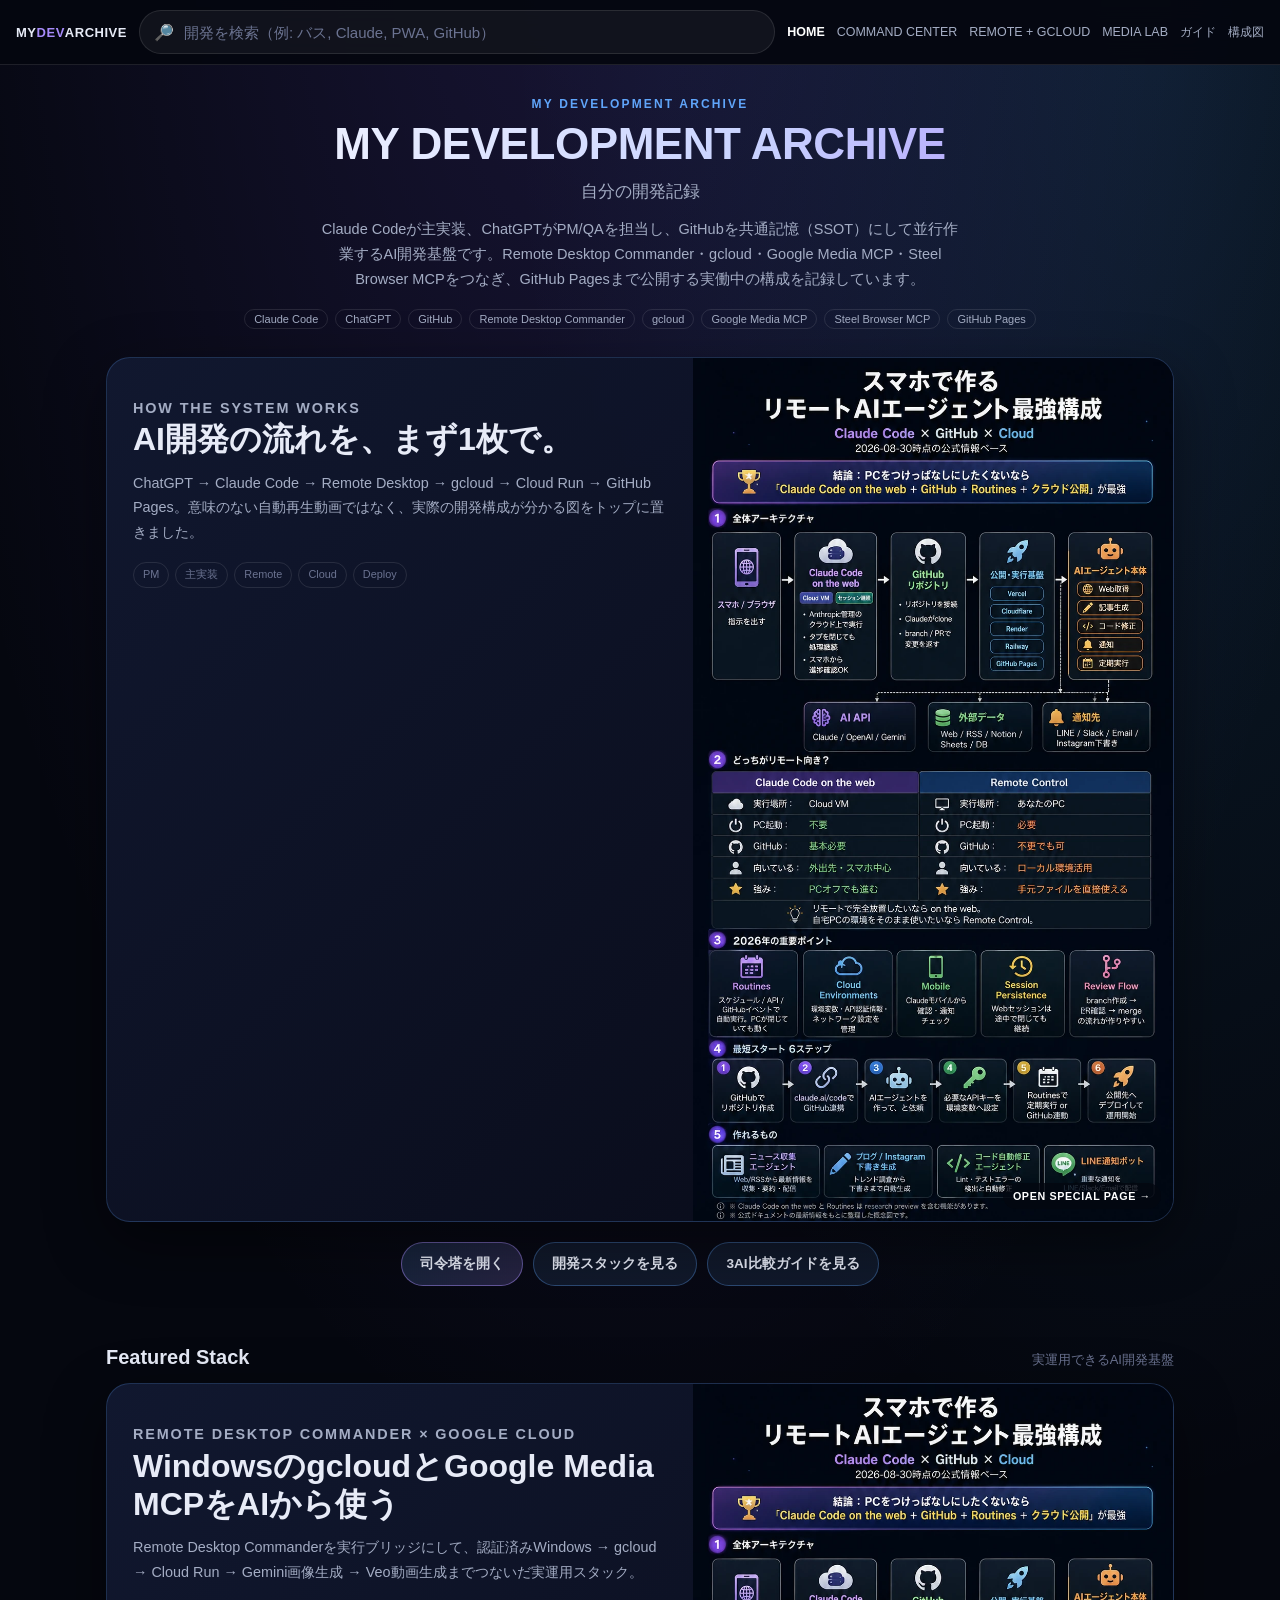
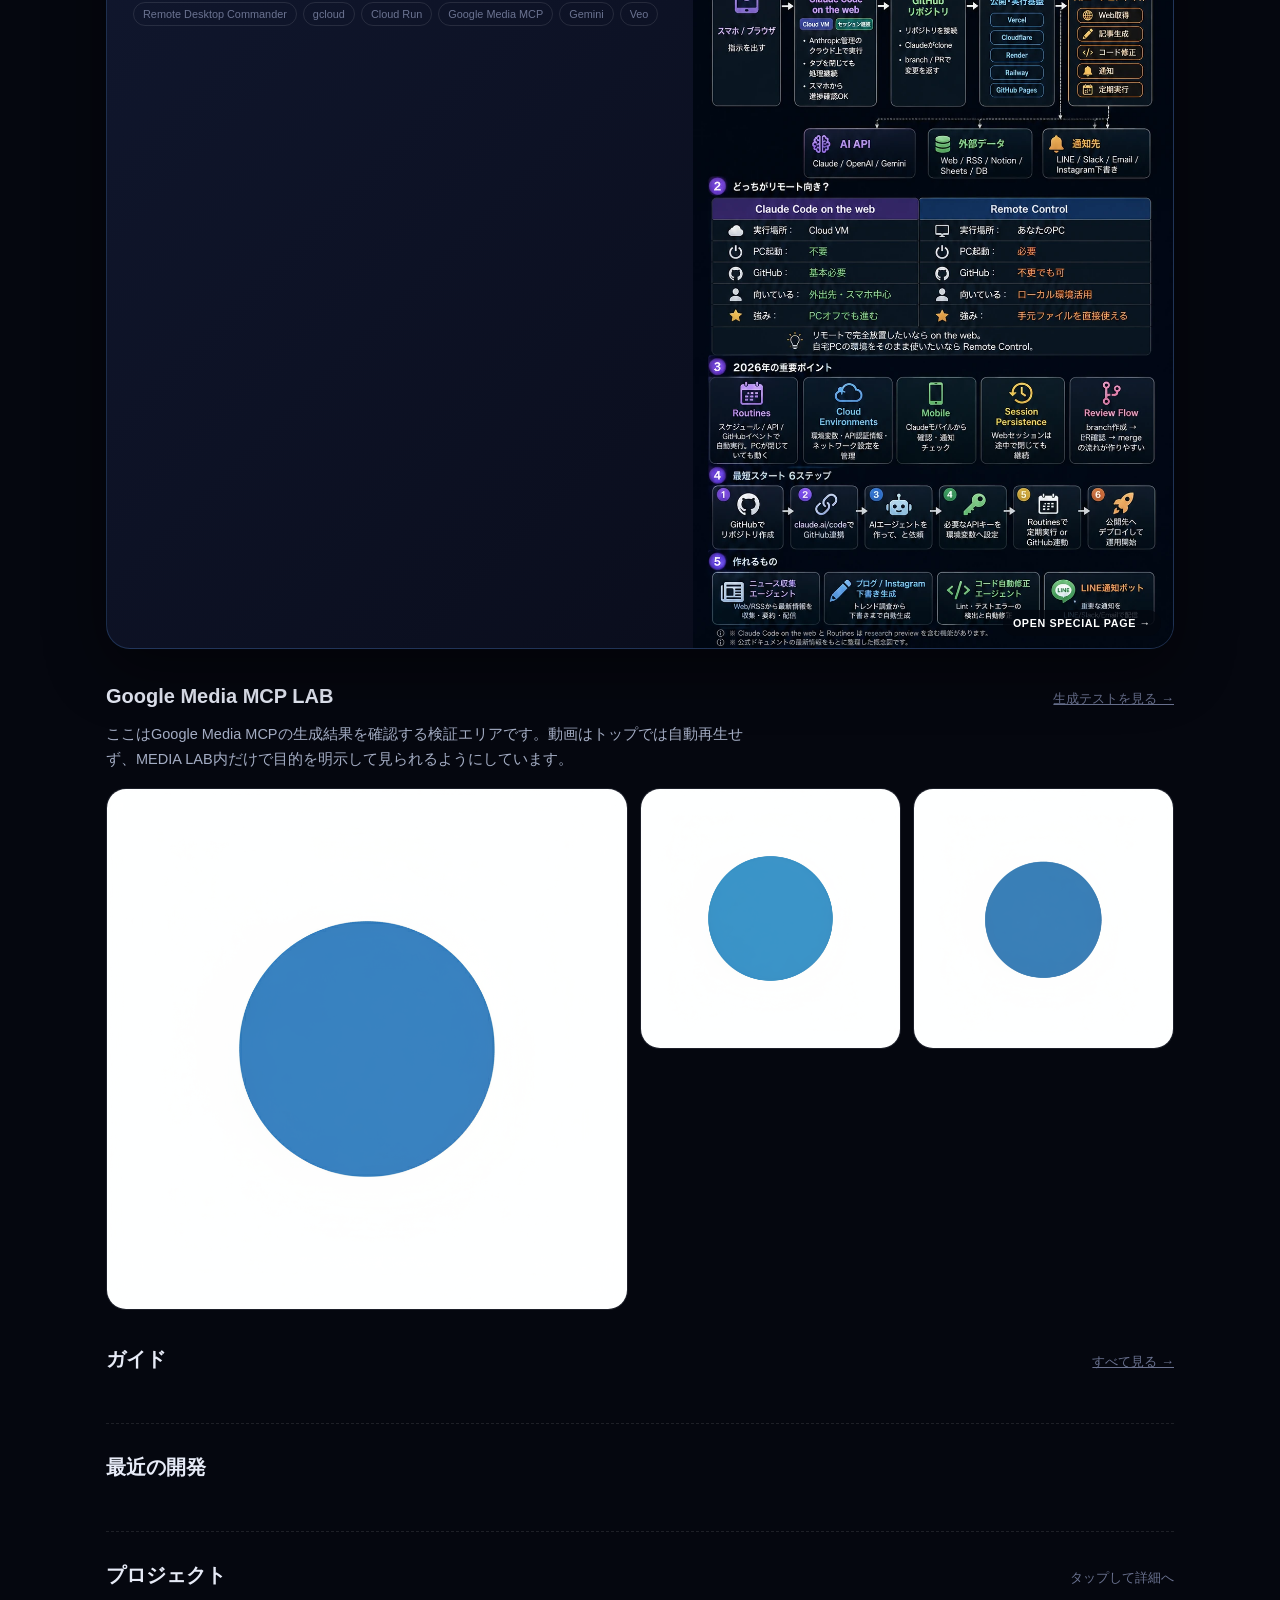
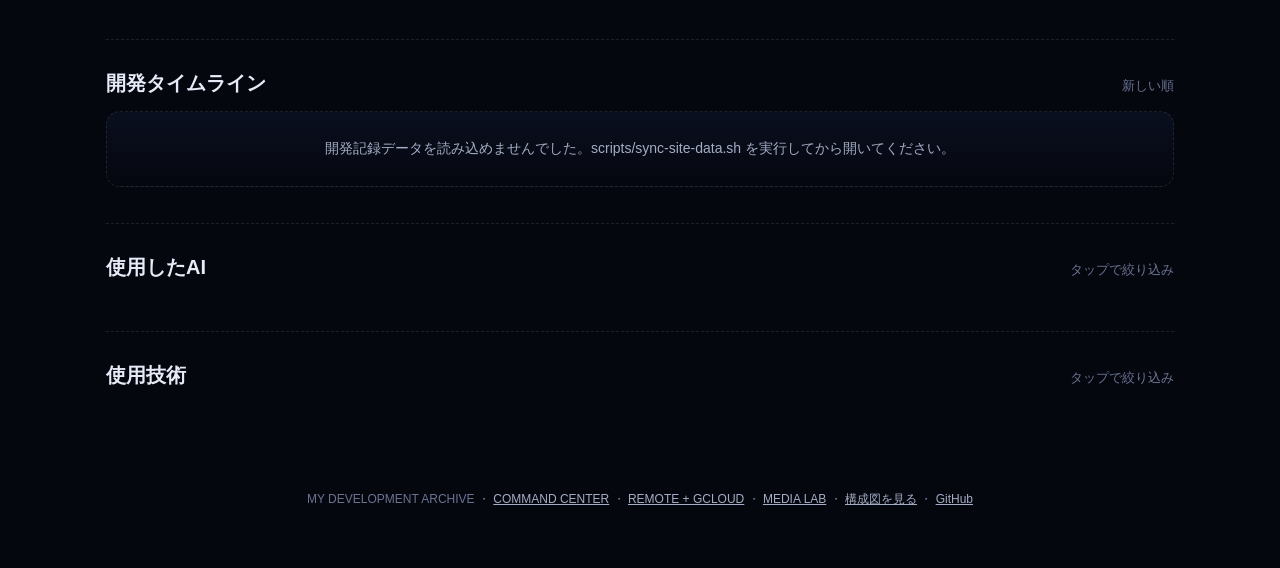
==== commit 94a3036d: "fix: remove contextless homepage videos" ====
--- a/web/index.html
+++ b/web/index.html
@@ -17,6 +17,7 @@
     </label>
     <nav class="topbar-nav" aria-label="メインメニュー">
       <a href="index.html" aria-current="page">HOME</a>
+      <a href="command-center.html">COMMAND CENTER</a>
       <a href="remote-gcloud.html">REMOTE + GCLOUD</a>
       <a href="media-lab.html">MEDIA LAB</a>
       <a href="guides/index.html">ガイド</a>
@@ -29,9 +30,7 @@
       <p class="hero-eyebrow">MY DEVELOPMENT ARCHIVE</p>
       <h1 class="hero-title">MY DEVELOPMENT ARCHIVE</h1>
       <p class="hero-subtitle">自分の開発記録</p>
-      <p class="hero-lede">Claude Codeが主実装、ChatGPTがPM/QAを担当し、GitHubを共通記憶（SSOT）にして
-        並行作業するAI開発基盤です。Remote Desktop Commander・gcloud・Google Media MCP・
-        Steel Browser MCPをつなぎ、GitHub Pagesまで公開する実働中のスタックをそのまま公開しています。</p>
+      <p class="hero-lede">Claude Codeが主実装、ChatGPTがPM/QAを担当し、GitHubを共通記憶（SSOT）にして並行作業するAI開発基盤です。Remote Desktop Commander・gcloud・Google Media MCP・Steel Browser MCPをつなぎ、GitHub Pagesまで公開する実働中の構成を記録しています。</p>
       <div class="hero-team" aria-label="使用しているAI・サービス">
         <span class="badge">Claude Code</span>
         <span class="badge">ChatGPT</span>
@@ -43,20 +42,19 @@
         <span class="badge">GitHub Pages</span>
       </div>
 
-      <div class="hero-media" aria-label="Google Media MCPで実際に生成した画像・動画">
-        <div class="hero-media-main">
-          <video src="assets/google-media-acceptance/video-04.mp4" muted autoplay loop playsinline preload="metadata" aria-label="Google Media MCPとVeoで生成した動画サンプル（画像から動画への変換）"></video>
-          <span>VEO GENERATED VIDEO</span>
+      <a class="stack-feature" href="diagram.html" style="margin-top:28px;text-align:left">
+        <div class="stack-feature-copy">
+          <p class="stack-feature-kicker">HOW THE SYSTEM WORKS</p>
+          <h3>AI開発の流れを、まず1枚で。</h3>
+          <p>ChatGPT → Claude Code → Remote Desktop → gcloud → Cloud Run → GitHub Pages。意味のない自動再生動画ではなく、実際の開発構成が分かる図をトップに置きました。</p>
+          <div class="stack-feature-tags"><span>PM</span><span>主実装</span><span>Remote</span><span>Cloud</span><span>Deploy</span></div>
         </div>
-        <div class="hero-media-side">
-          <img src="assets/google-media-acceptance/image-02.png" alt="Google Media MCPで生成した画像サンプル2" loading="eager">
-          <img src="assets/google-media-acceptance/image-03.png" alt="Google Media MCPで生成した画像サンプル3" loading="lazy">
-        </div>
-      </div>
+        <div class="stack-feature-media"><img src="assets/remote-ai-agent-diagram.webp" alt="ChatGPT、Claude Code、Remote Desktop Commander、Google Cloud、GitHub PagesをつないだAI開発構成図" loading="eager"></div>
+      </a>
 
       <div class="hero-cta-row">
-        <a class="cta primary" href="remote-gcloud.html">開発スタックを見る</a>
-        <a class="cta" href="media-lab.html">生成メディアを見る</a>
+        <a class="cta primary" href="command-center.html">司令塔を開く</a>
+        <a class="cta" href="remote-gcloud.html">開発スタックを見る</a>
         <a class="cta" href="guides/index.html">3AI比較ガイドを見る</a>
       </div>
 
@@ -82,16 +80,13 @@
     <section class="section" id="media-lab">
       <div class="section-head">
         <h2 class="section-title">Google Media MCP LAB</h2>
-        <p class="section-hint"><a href="media-lab.html">ギャラリーを見る →</a></p>
+        <p class="section-hint"><a href="media-lab.html">生成テストを見る →</a></p>
       </div>
+      <p class="hero-lede" style="text-align:left;margin:0 0 16px">ここはGoogle Media MCPの生成結果を確認する検証エリアです。動画はトップでは自動再生せず、MEDIA LAB内だけで目的を明示して見られるようにしています。</p>
       <div class="media-preview-grid">
-        <a class="media-preview-card media-preview-wide" href="media-lab.html"><img src="assets/google-media-acceptance/image-01.png" alt="Google Media MCPで生成した画像1（アーカイブ表紙カット）" loading="lazy"></a>
-        <a class="media-preview-card" href="media-lab.html"><img src="assets/google-media-acceptance/image-02.png" alt="Google Media MCPで生成した画像2" loading="lazy"></a>
-        <a class="media-preview-card" href="media-lab.html"><img src="assets/google-media-acceptance/image-03.png" alt="Google Media MCPで生成した画像3" loading="lazy"></a>
-        <div class="media-preview-card media-preview-video">
-          <video src="assets/google-media-acceptance/video-01.mp4" muted loop playsinline preload="metadata" poster="assets/google-media-acceptance/image-01.png" controls aria-label="Google Media MCPで生成した動画サンプル1"></video>
-          <span>VEO SAMPLE</span>
-        </div>
+        <a class="media-preview-card media-preview-wide" href="media-lab.html"><img src="assets/google-media-acceptance/image-01.png" alt="Google Media MCPの生成テスト画像1" loading="lazy"></a>
+        <a class="media-preview-card" href="media-lab.html"><img src="assets/google-media-acceptance/image-02.png" alt="Google Media MCPの生成テスト画像2" loading="lazy"></a>
+        <a class="media-preview-card" href="media-lab.html"><img src="assets/google-media-acceptance/image-03.png" alt="Google Media MCPの生成テスト画像3" loading="lazy"></a>
       </div>
     </section>
 
@@ -104,58 +99,39 @@
     </section>
 
     <hr class="section-divider">
-
     <div id="activeFilters" class="active-filters" style="margin-top:24px"></div>
 
     <section class="section" id="recent">
-      <div class="section-head">
-        <h2 class="section-title">最近の開発</h2>
-      </div>
+      <div class="section-head"><h2 class="section-title">最近の開発</h2></div>
       <div class="card-grid" id="recentList"></div>
     </section>
 
     <hr class="section-divider">
-
     <section class="section" id="projects">
-      <div class="section-head">
-        <h2 class="section-title">プロジェクト</h2>
-        <p class="section-hint">タップして詳細へ</p>
-      </div>
+      <div class="section-head"><h2 class="section-title">プロジェクト</h2><p class="section-hint">タップして詳細へ</p></div>
       <div class="card-grid" id="projectList"></div>
     </section>
 
     <hr class="section-divider">
-
     <section class="section" id="timeline">
-      <div class="section-head">
-        <h2 class="section-title">開発タイムライン</h2>
-        <p class="section-hint">新しい順</p>
-      </div>
+      <div class="section-head"><h2 class="section-title">開発タイムライン</h2><p class="section-hint">新しい順</p></div>
       <div id="timelineList"></div>
     </section>
 
     <hr class="section-divider">
-
     <section class="section" id="ai">
-      <div class="section-head">
-        <h2 class="section-title">使用したAI</h2>
-        <p class="section-hint">タップで絞り込み</p>
-      </div>
+      <div class="section-head"><h2 class="section-title">使用したAI</h2><p class="section-hint">タップで絞り込み</p></div>
       <div class="chip-row" id="aiChips"></div>
     </section>
 
     <hr class="section-divider">
-
     <section class="section" id="tech">
-      <div class="section-head">
-        <h2 class="section-title">使用技術</h2>
-        <p class="section-hint">タップで絞り込み</p>
-      </div>
+      <div class="section-head"><h2 class="section-title">使用技術</h2><p class="section-hint">タップで絞り込み</p></div>
       <div class="chip-row" id="techChips"></div>
     </section>
 
     <footer class="site-footer">
-      <p>MY DEVELOPMENT ARCHIVE ・ <a href="remote-gcloud.html">REMOTE + GCLOUD</a> ・ <a href="media-lab.html">MEDIA LAB</a> ・ <a href="diagram.html">構成図を見る</a> ・ <a href="https://github.com/oosaka0123-sudo/ai-agent" target="_blank" rel="noopener">GitHub</a></p>
+      <p>MY DEVELOPMENT ARCHIVE ・ <a href="command-center.html">COMMAND CENTER</a> ・ <a href="remote-gcloud.html">REMOTE + GCLOUD</a> ・ <a href="media-lab.html">MEDIA LAB</a> ・ <a href="diagram.html">構成図を見る</a> ・ <a href="https://github.com/oosaka0123-sudo/ai-agent" target="_blank" rel="noopener">GitHub</a></p>
     </footer>
   </main>
 
--- a/web/assets/css/style.css
+++ b/web/assets/css/style.css
@@ -38,6 +38,8 @@
   color: var(--text);
   font-family: -apple-system, BlinkMacSystemFont, "Segoe UI", "Hiragino Sans", "Noto Sans JP", sans-serif;
   -webkit-text-size-adjust: 100%;
+  overflow-x: hidden;
+  overflow-x: clip;
 }
 
 body {
@@ -46,6 +48,7 @@
   background-repeat: no-repeat;
   padding-bottom: calc(48px + env(safe-area-inset-bottom));
   overflow-x: hidden;
+  overflow-x: clip;
 }
 
 a { color: inherit; }
@@ -586,6 +589,7 @@
 }
 
 .card {
+  min-width: 0;
   display: flex;
   flex-direction: column;
   gap: 8px;
@@ -610,6 +614,7 @@
   margin: 0;
   font-size: 16px;
   font-weight: 700;
+  overflow-wrap: anywhere;
 }
 
 .card-sub {
@@ -618,6 +623,7 @@
   color: var(--text-dim);
   line-height: 1.5;
   overflow: hidden;
+  overflow-wrap: anywhere;
   display: -webkit-box;
   -webkit-line-clamp: 3;
   -webkit-box-orient: vertical;
@@ -667,6 +673,7 @@
 
 .timeline-card {
   display: block;
+  min-width: 0;
   background: var(--panel);
   border: 1px solid var(--border);
   border-left: 3px solid var(--accent-purple);
@@ -685,6 +692,7 @@
   margin: 0 0 4px;
   font-size: 15px;
   font-weight: 700;
+  overflow-wrap: anywhere;
 }
 
 .timeline-card-desc {
@@ -692,6 +700,7 @@
   font-size: 13px;
   color: var(--text-dim);
   line-height: 1.5;
+  overflow-wrap: anywhere;
 }
 
 .timeline-card-meta {
@@ -792,6 +801,7 @@
   font-size: 14.5px;
   line-height: 1.7;
   color: var(--text);
+  overflow-wrap: anywhere;
 }
 
 .detail-panel ul {
@@ -918,6 +928,7 @@
 .theme-card {
   display: flex;
   flex-direction: column;
+  min-width: 0;
   gap: 10px;
   text-decoration: none;
   color: var(--text);
@@ -940,6 +951,7 @@
   margin: 0;
   font-size: 19px;
   font-weight: 800;
+  overflow-wrap: anywhere;
 }
 
 .theme-card-desc {
@@ -947,6 +959,7 @@
   font-size: 13.5px;
   line-height: 1.6;
   color: var(--text-dim);
+  overflow-wrap: anywhere;
 }
 
 .ai-choice-grid {
@@ -1009,6 +1022,7 @@
   font-size: 14.5px;
   line-height: 1.75;
   color: var(--text);
+  overflow-wrap: anywhere;
 }
 
 .markdown-body ul {
@@ -1019,6 +1033,7 @@
 .markdown-body li {
   font-size: 14.5px;
   line-height: 1.7;
+  overflow-wrap: anywhere;
 }
 
 .markdown-body code {
@@ -1026,4 +1041,6 @@
   border-radius: 4px;
   padding: 1px 6px;
   font-size: 13px;
-}
+  overflow-wrap: anywhere;
+  word-break: break-all;
+}
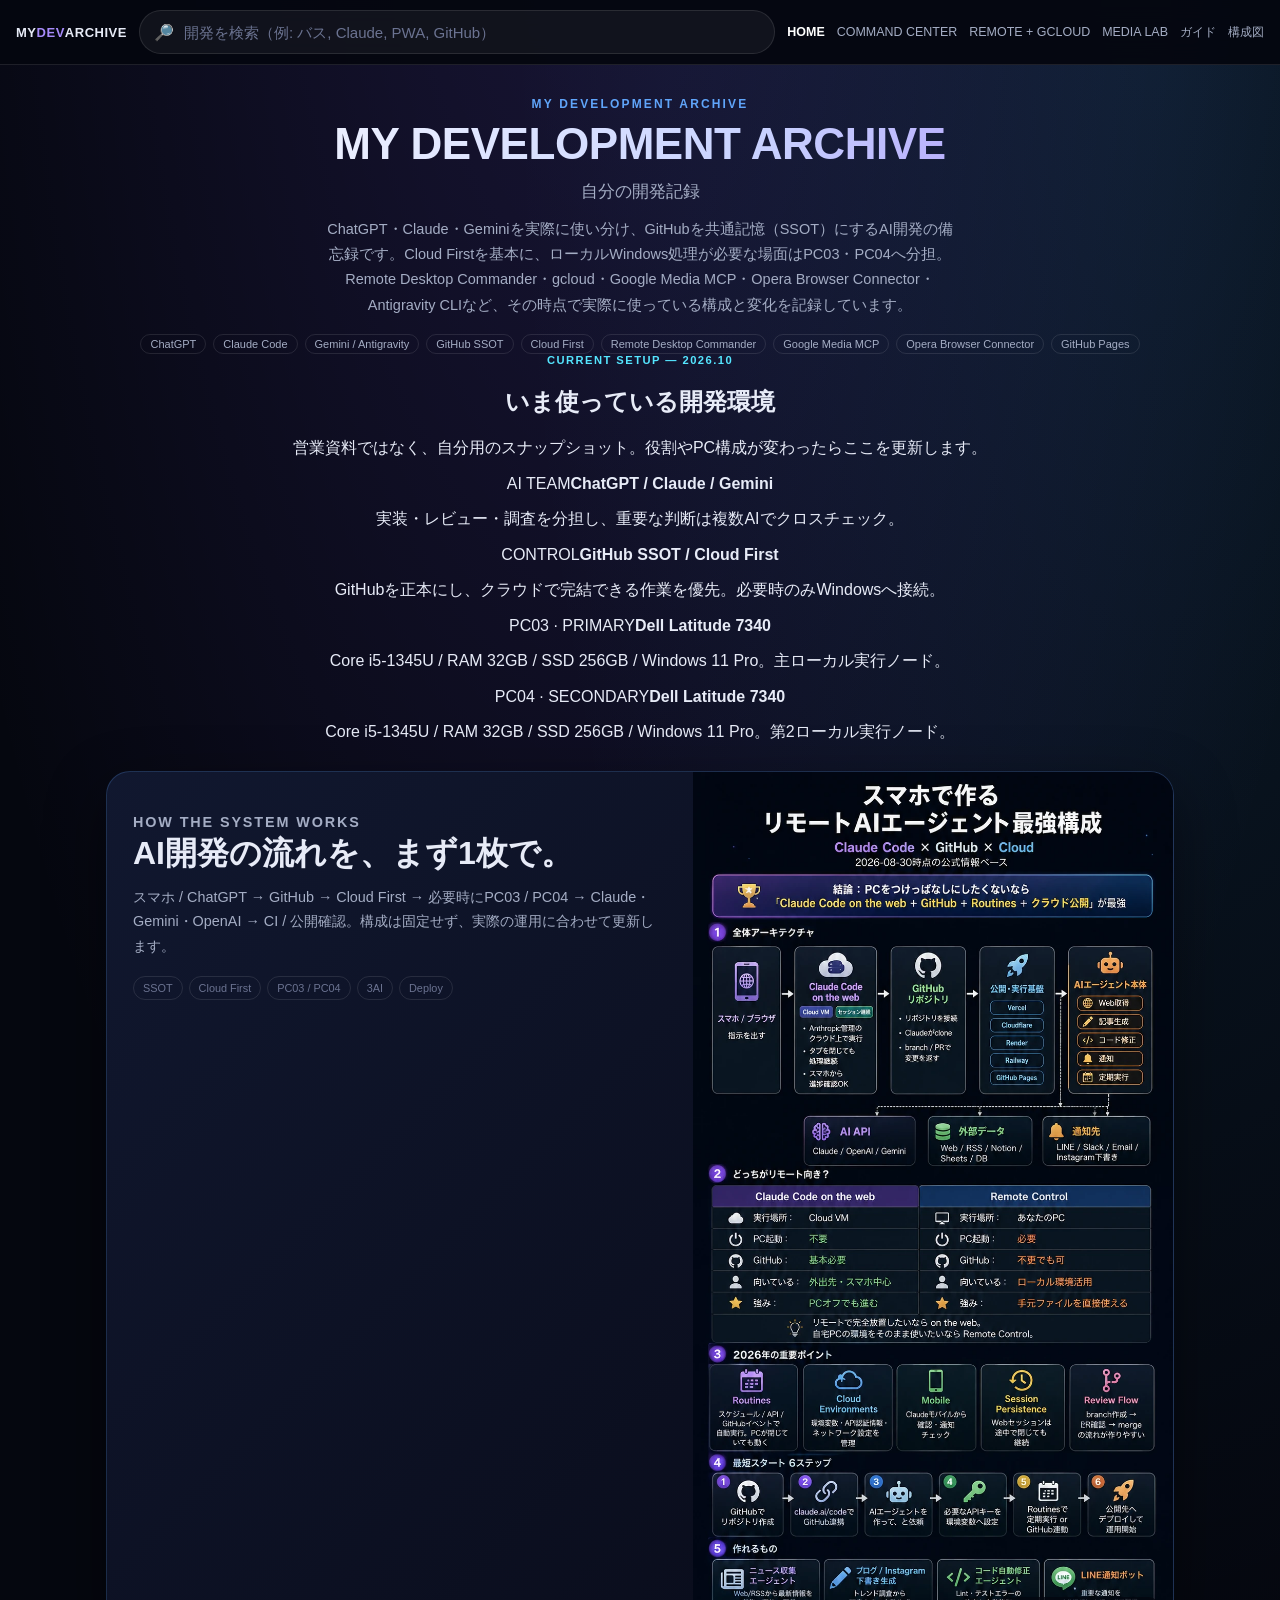
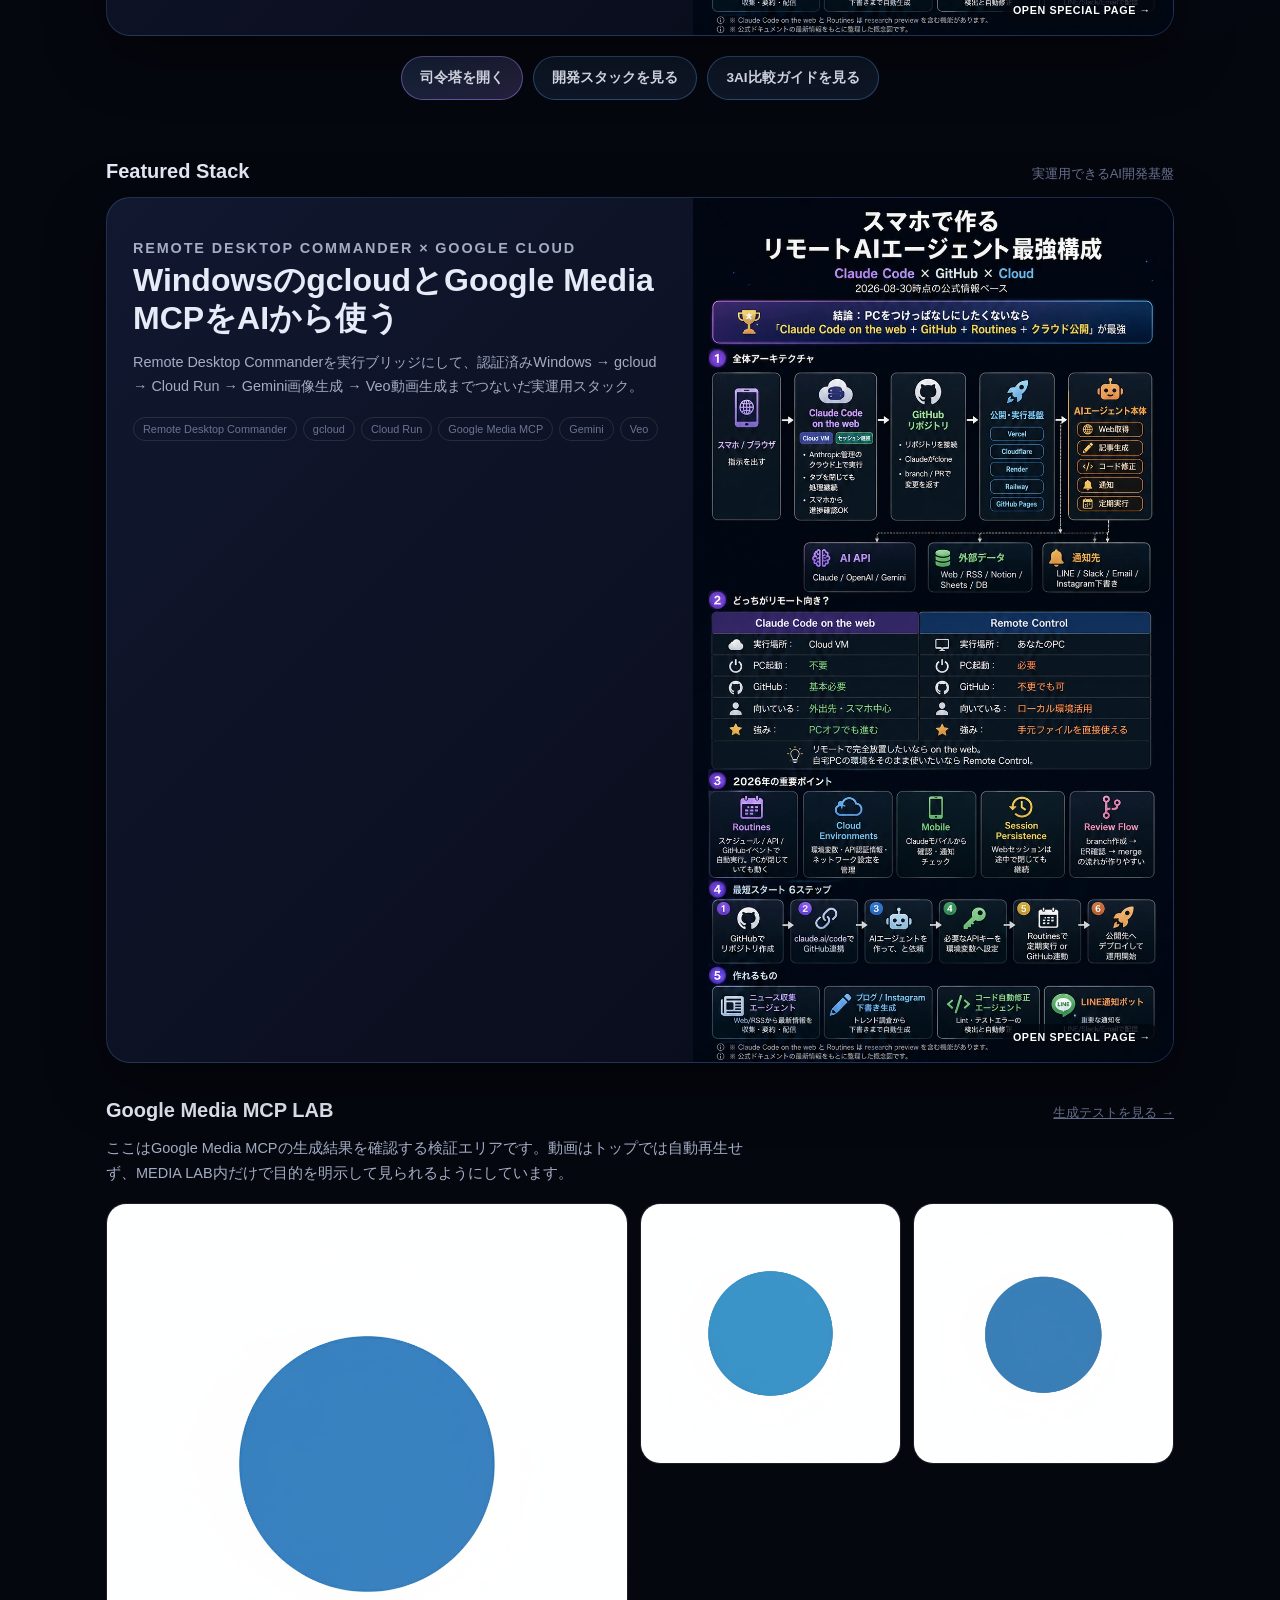
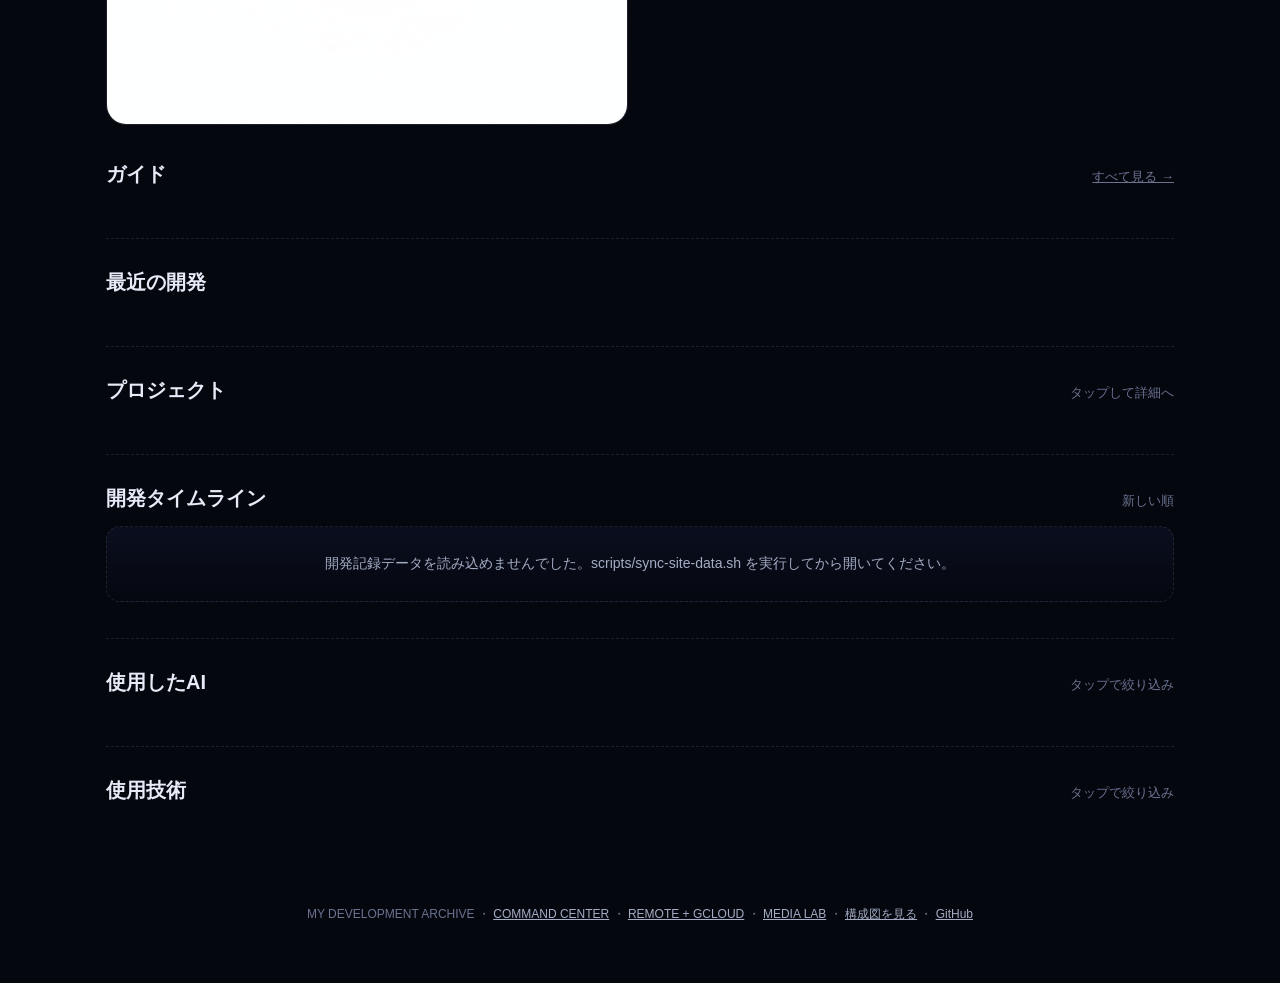
==== commit d76e9b74: "feat: refresh archive homepage current setup" ====
--- a/web/index.html
+++ b/web/index.html
@@ -30,24 +30,39 @@
       <p class="hero-eyebrow">MY DEVELOPMENT ARCHIVE</p>
       <h1 class="hero-title">MY DEVELOPMENT ARCHIVE</h1>
       <p class="hero-subtitle">自分の開発記録</p>
-      <p class="hero-lede">Claude Codeが主実装、ChatGPTがPM/QAを担当し、GitHubを共通記憶（SSOT）にして並行作業するAI開発基盤です。Remote Desktop Commander・gcloud・Google Media MCP・Steel Browser MCPをつなぎ、GitHub Pagesまで公開する実働中の構成を記録しています。</p>
-      <div class="hero-team" aria-label="使用しているAI・サービス">
+      <p class="hero-lede">ChatGPT・Claude・Geminiを実際に使い分け、GitHubを共通記憶（SSOT）にするAI開発の備忘録です。Cloud Firstを基本に、ローカルWindows処理が必要な場面はPC03・PC04へ分担。Remote Desktop Commander・gcloud・Google Media MCP・Opera Browser Connector・Antigravity CLIなど、その時点で実際に使っている構成と変化を記録しています。</p>
+      <div class="hero-team" aria-label="現在使用しているAI・サービス">
+        <span class="badge">ChatGPT</span>
         <span class="badge">Claude Code</span>
-        <span class="badge">ChatGPT</span>
-        <span class="badge">GitHub</span>
+        <span class="badge">Gemini / Antigravity</span>
+        <span class="badge">GitHub SSOT</span>
+        <span class="badge">Cloud First</span>
         <span class="badge">Remote Desktop Commander</span>
-        <span class="badge">gcloud</span>
         <span class="badge">Google Media MCP</span>
-        <span class="badge">Steel Browser MCP</span>
+        <span class="badge">Opera Browser Connector</span>
         <span class="badge">GitHub Pages</span>
       </div>
+
+      <section class="current-setup" aria-labelledby="currentSetupTitle">
+        <div class="current-setup-head">
+          <p class="stack-feature-kicker">CURRENT SETUP — 2026.10</p>
+          <h2 id="currentSetupTitle">いま使っている開発環境</h2>
+          <p>営業資料ではなく、自分用のスナップショット。役割やPC構成が変わったらここを更新します。</p>
+        </div>
+        <div class="current-setup-grid">
+          <article class="setup-card"><span>AI TEAM</span><strong>ChatGPT / Claude / Gemini</strong><p>実装・レビュー・調査を分担し、重要な判断は複数AIでクロスチェック。</p></article>
+          <article class="setup-card"><span>CONTROL</span><strong>GitHub SSOT / Cloud First</strong><p>GitHubを正本にし、クラウドで完結できる作業を優先。必要時のみWindowsへ接続。</p></article>
+          <article class="setup-card"><span>PC03 · PRIMARY</span><strong>Dell Latitude 7340</strong><p>Core i5-1345U / RAM 32GB / SSD 256GB / Windows 11 Pro。主ローカル実行ノード。</p></article>
+          <article class="setup-card"><span>PC04 · SECONDARY</span><strong>Dell Latitude 7340</strong><p>Core i5-1345U / RAM 32GB / SSD 256GB / Windows 11 Pro。第2ローカル実行ノード。</p></article>
+        </div>
+      </section>
 
       <a class="stack-feature" href="diagram.html" style="margin-top:28px;text-align:left">
         <div class="stack-feature-copy">
           <p class="stack-feature-kicker">HOW THE SYSTEM WORKS</p>
           <h3>AI開発の流れを、まず1枚で。</h3>
-          <p>ChatGPT → Claude Code → Remote Desktop → gcloud → Cloud Run → GitHub Pages。意味のない自動再生動画ではなく、実際の開発構成が分かる図をトップに置きました。</p>
-          <div class="stack-feature-tags"><span>PM</span><span>主実装</span><span>Remote</span><span>Cloud</span><span>Deploy</span></div>
+          <p>スマホ / ChatGPT → GitHub → Cloud First → 必要時にPC03 / PC04 → Claude・Gemini・OpenAI → CI / 公開確認。構成は固定せず、実際の運用に合わせて更新します。</p>
+          <div class="stack-feature-tags"><span>SSOT</span><span>Cloud First</span><span>PC03 / PC04</span><span>3AI</span><span>Deploy</span></div>
         </div>
         <div class="stack-feature-media"><img src="assets/remote-ai-agent-diagram.webp" alt="ChatGPT、Claude Code、Remote Desktop Commander、Google Cloud、GitHub PagesをつないだAI開発構成図" loading="eager"></div>
       </a>
